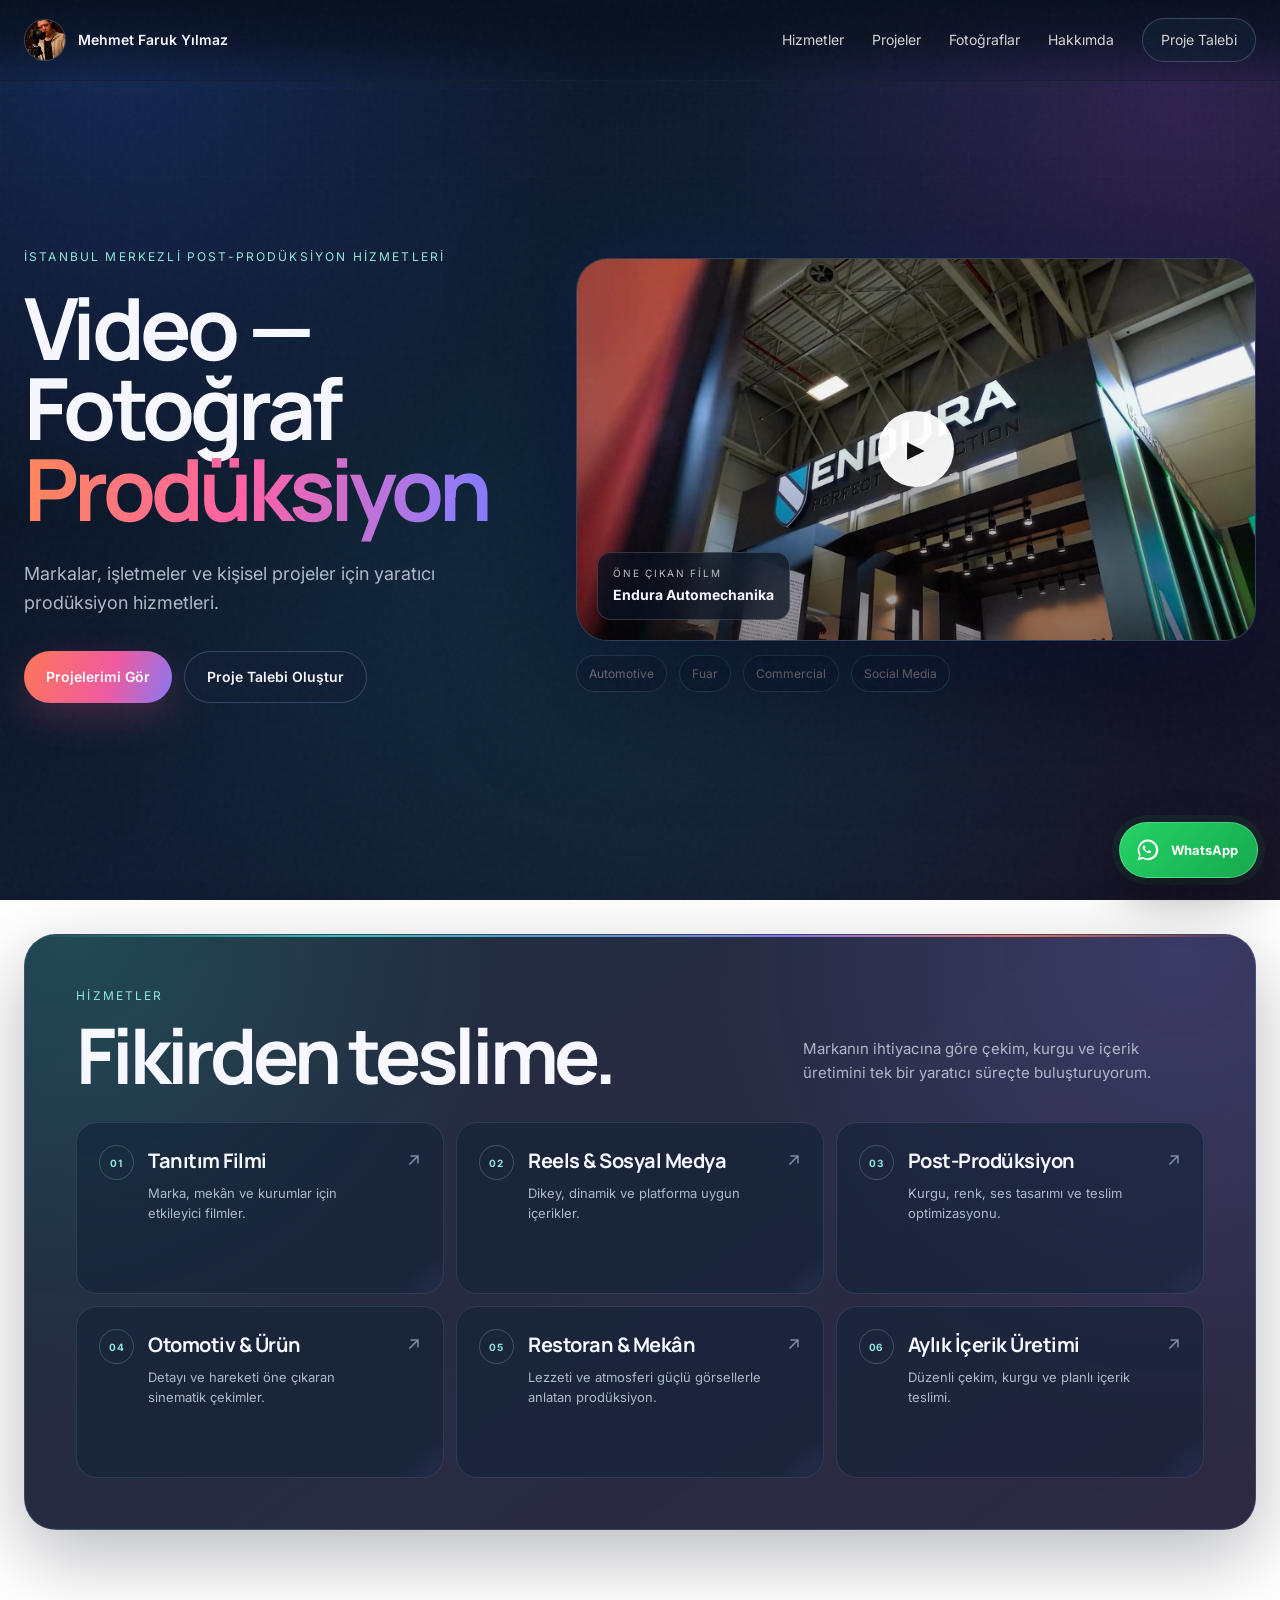
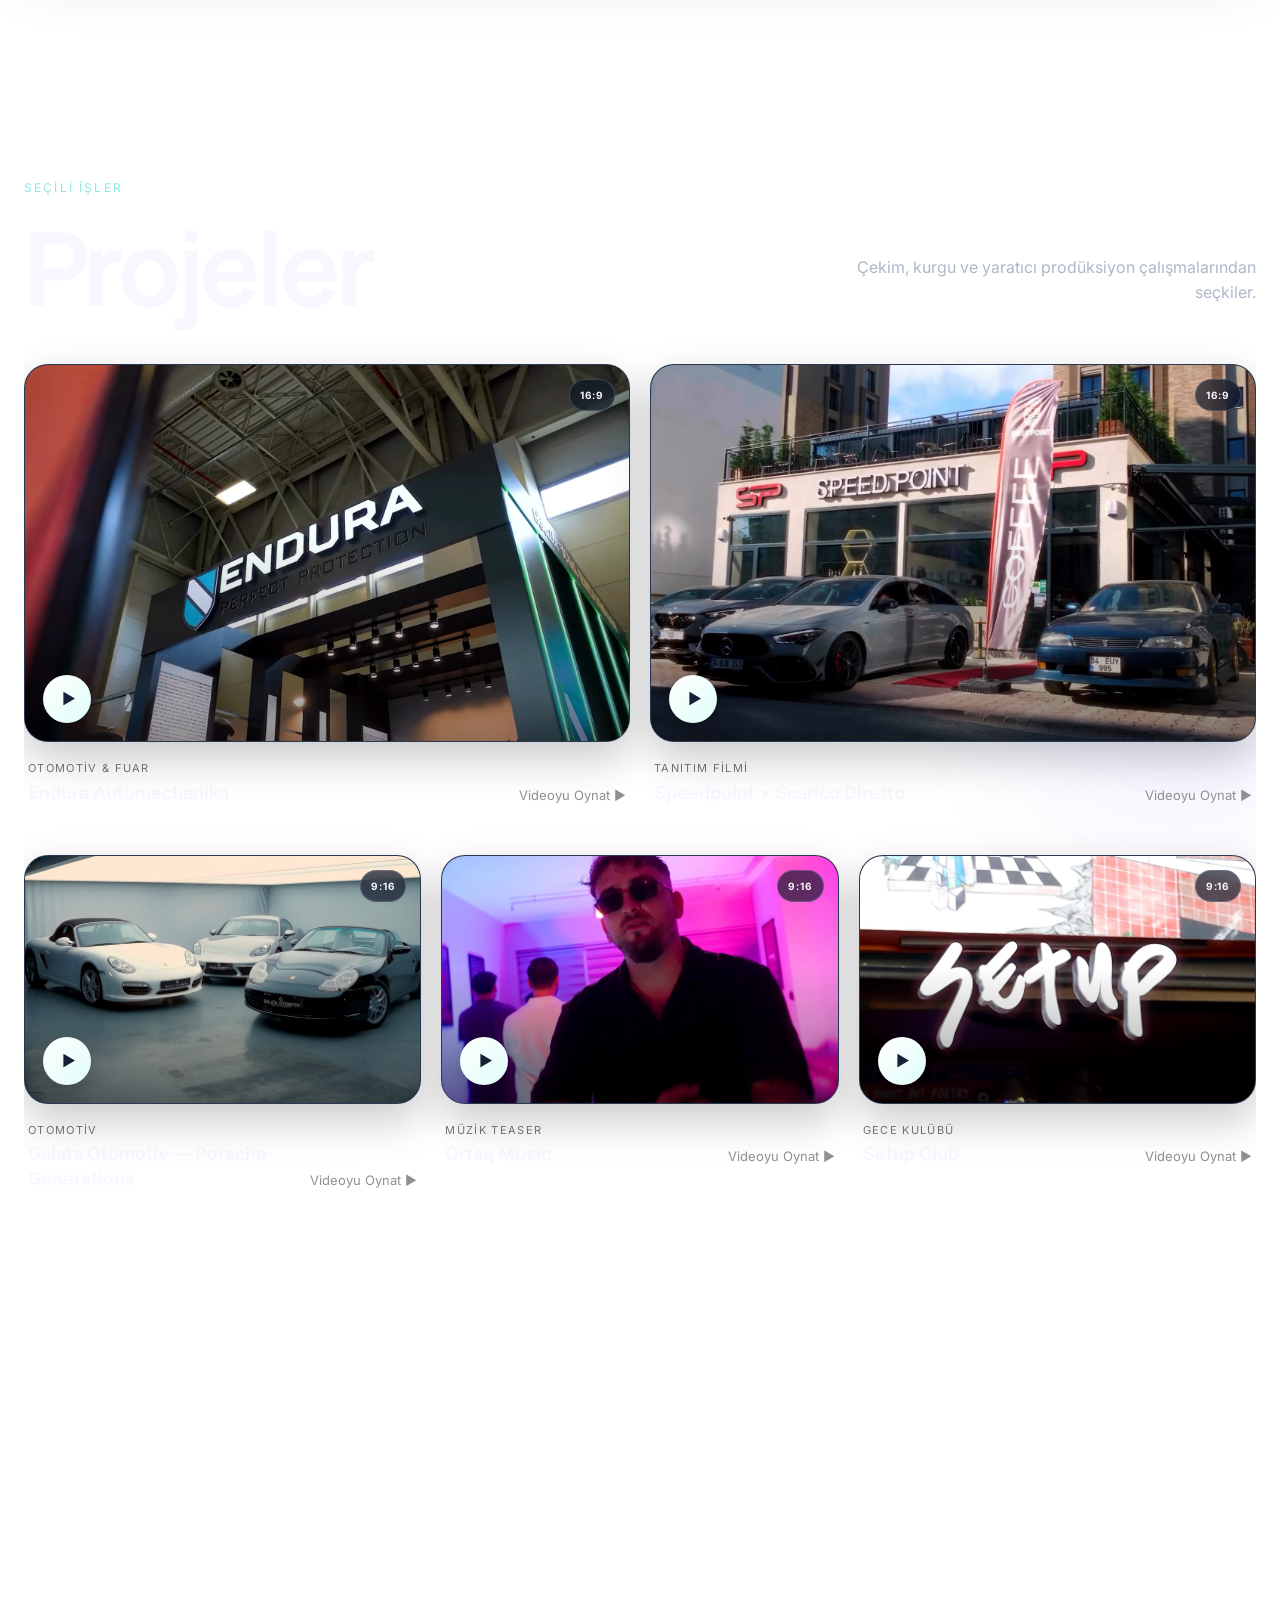
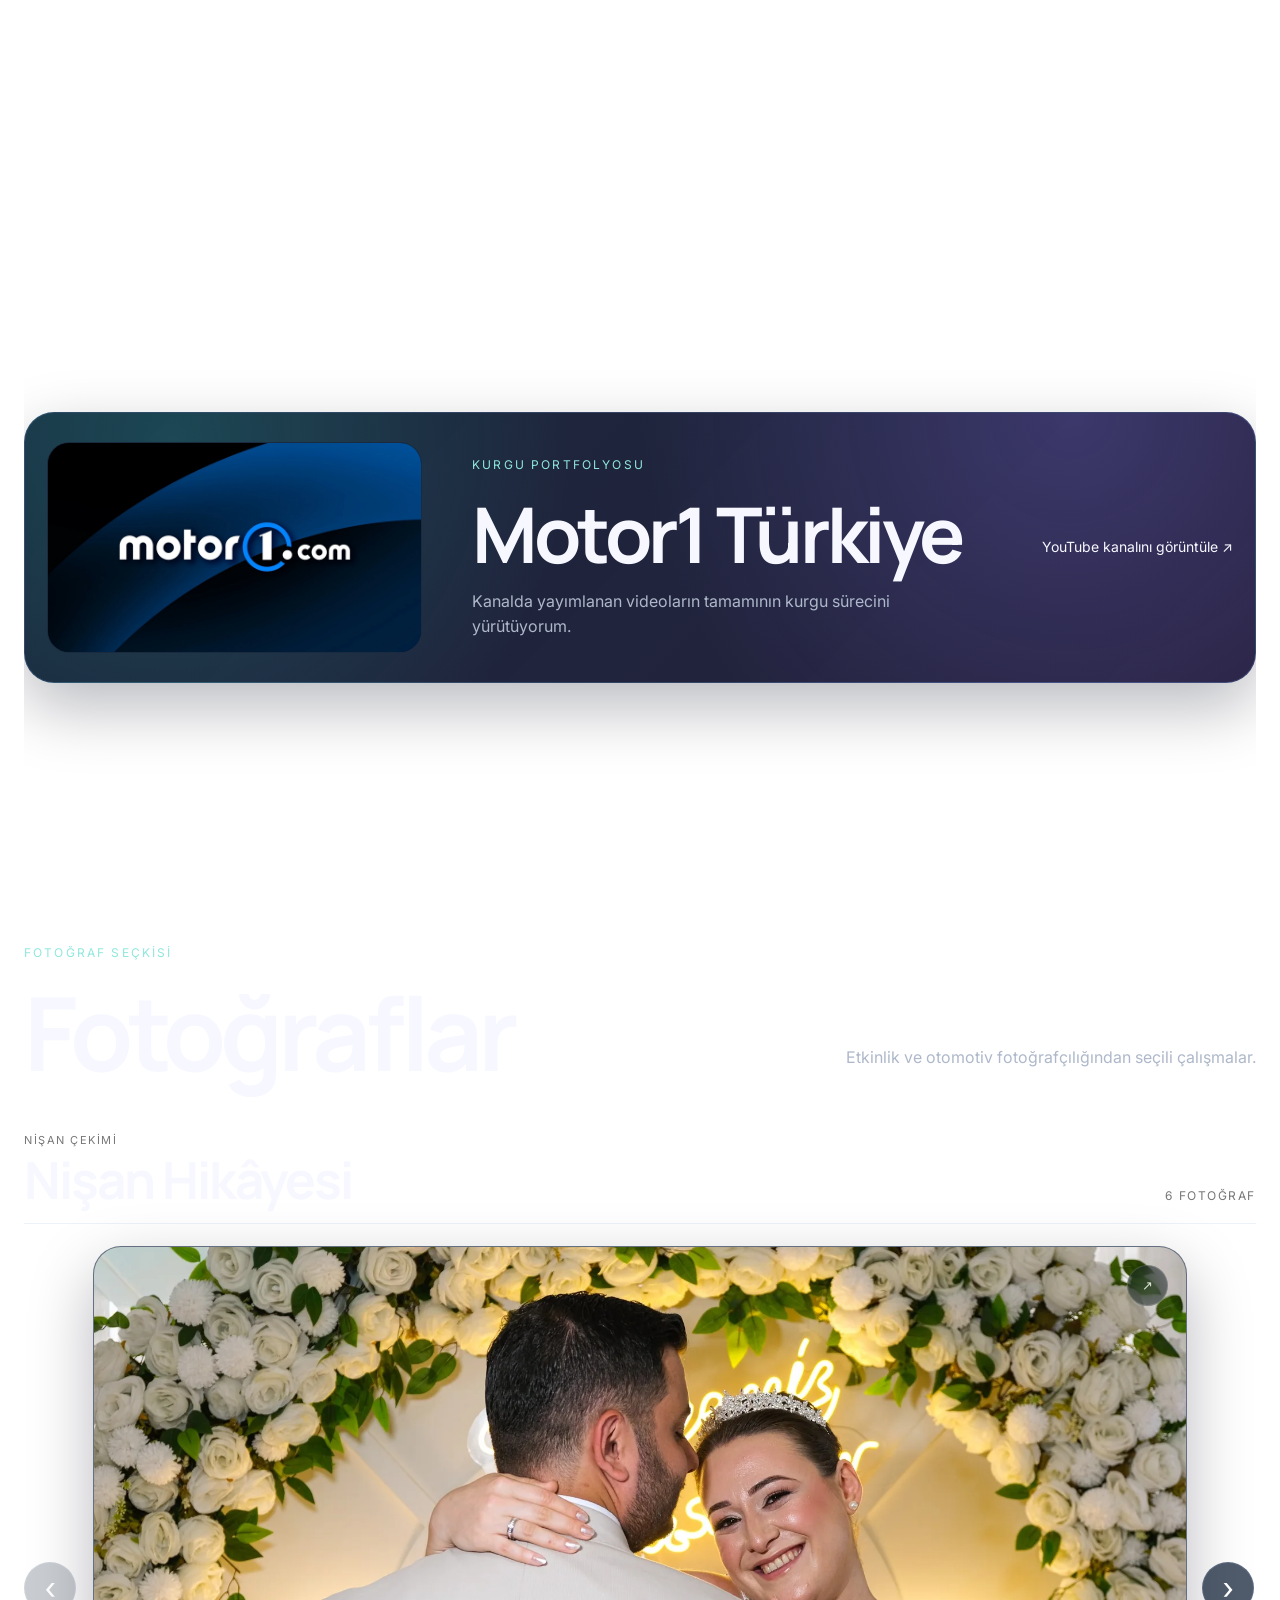
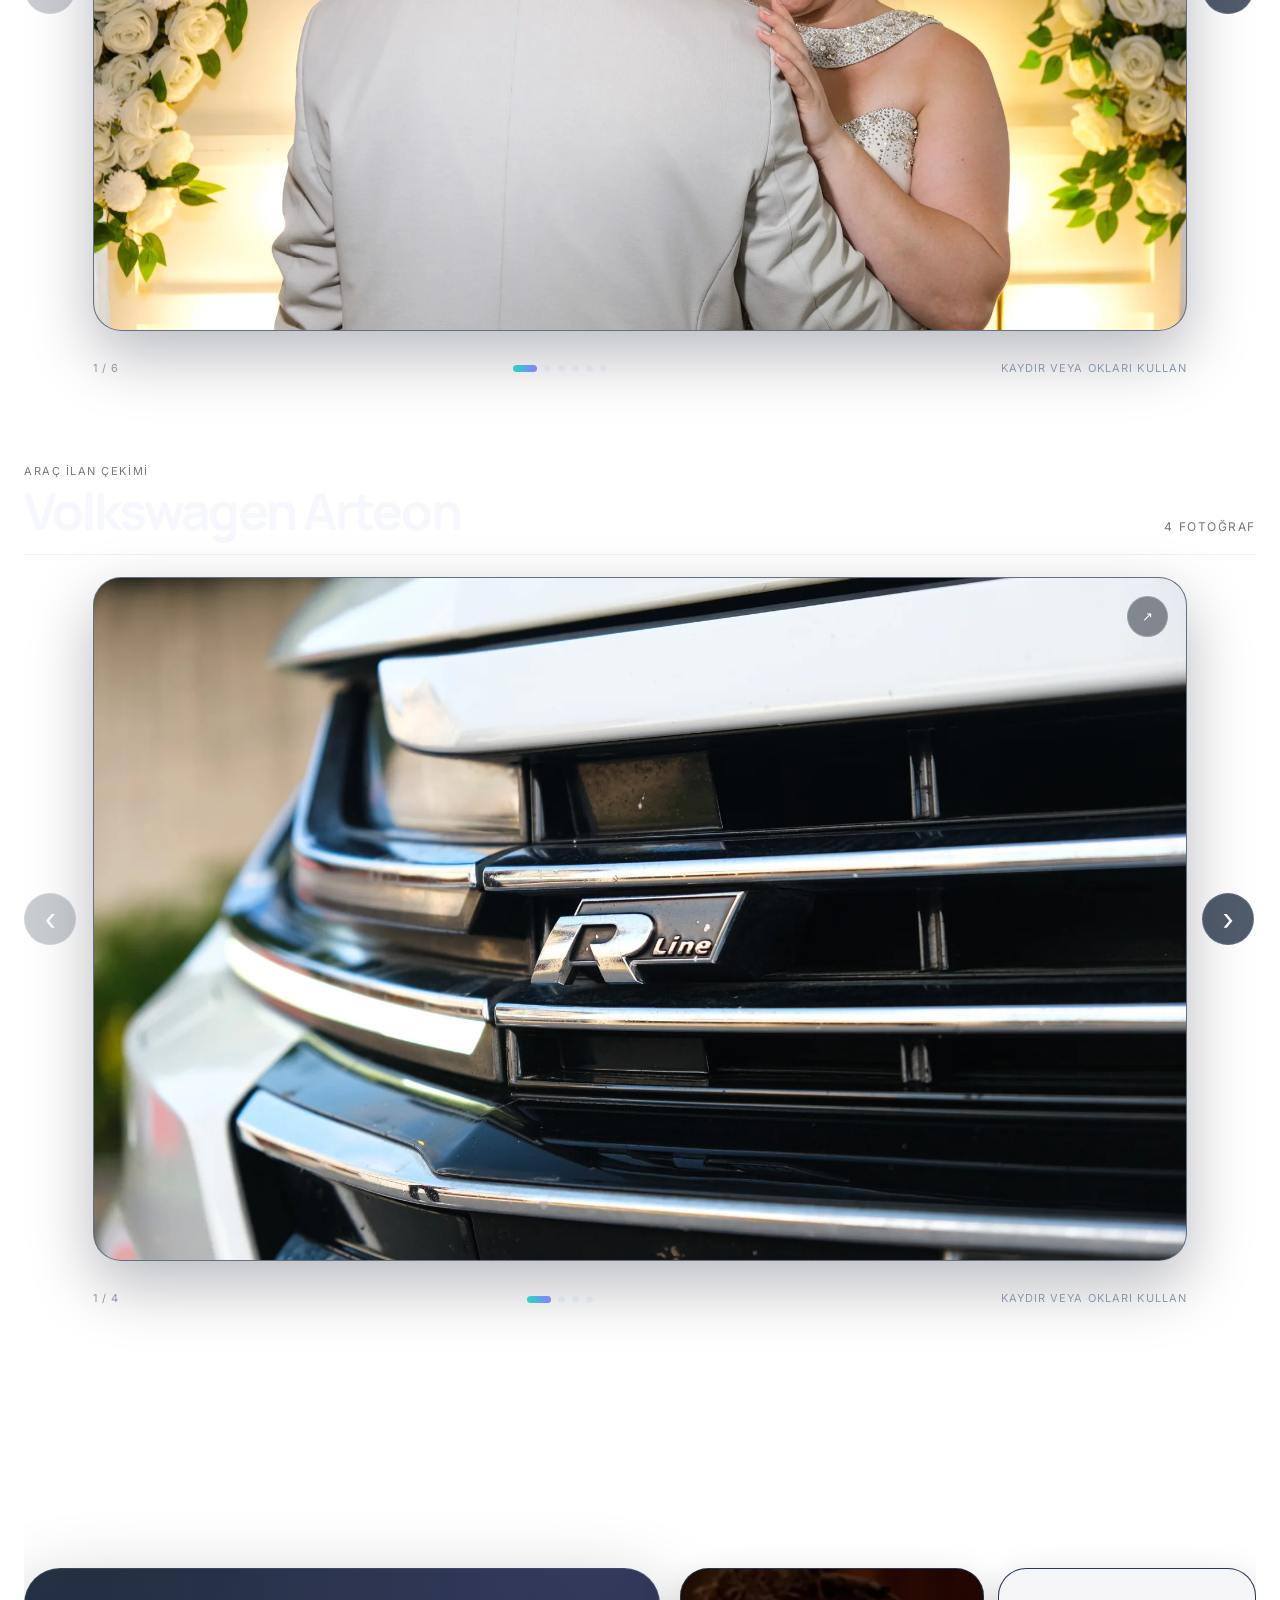
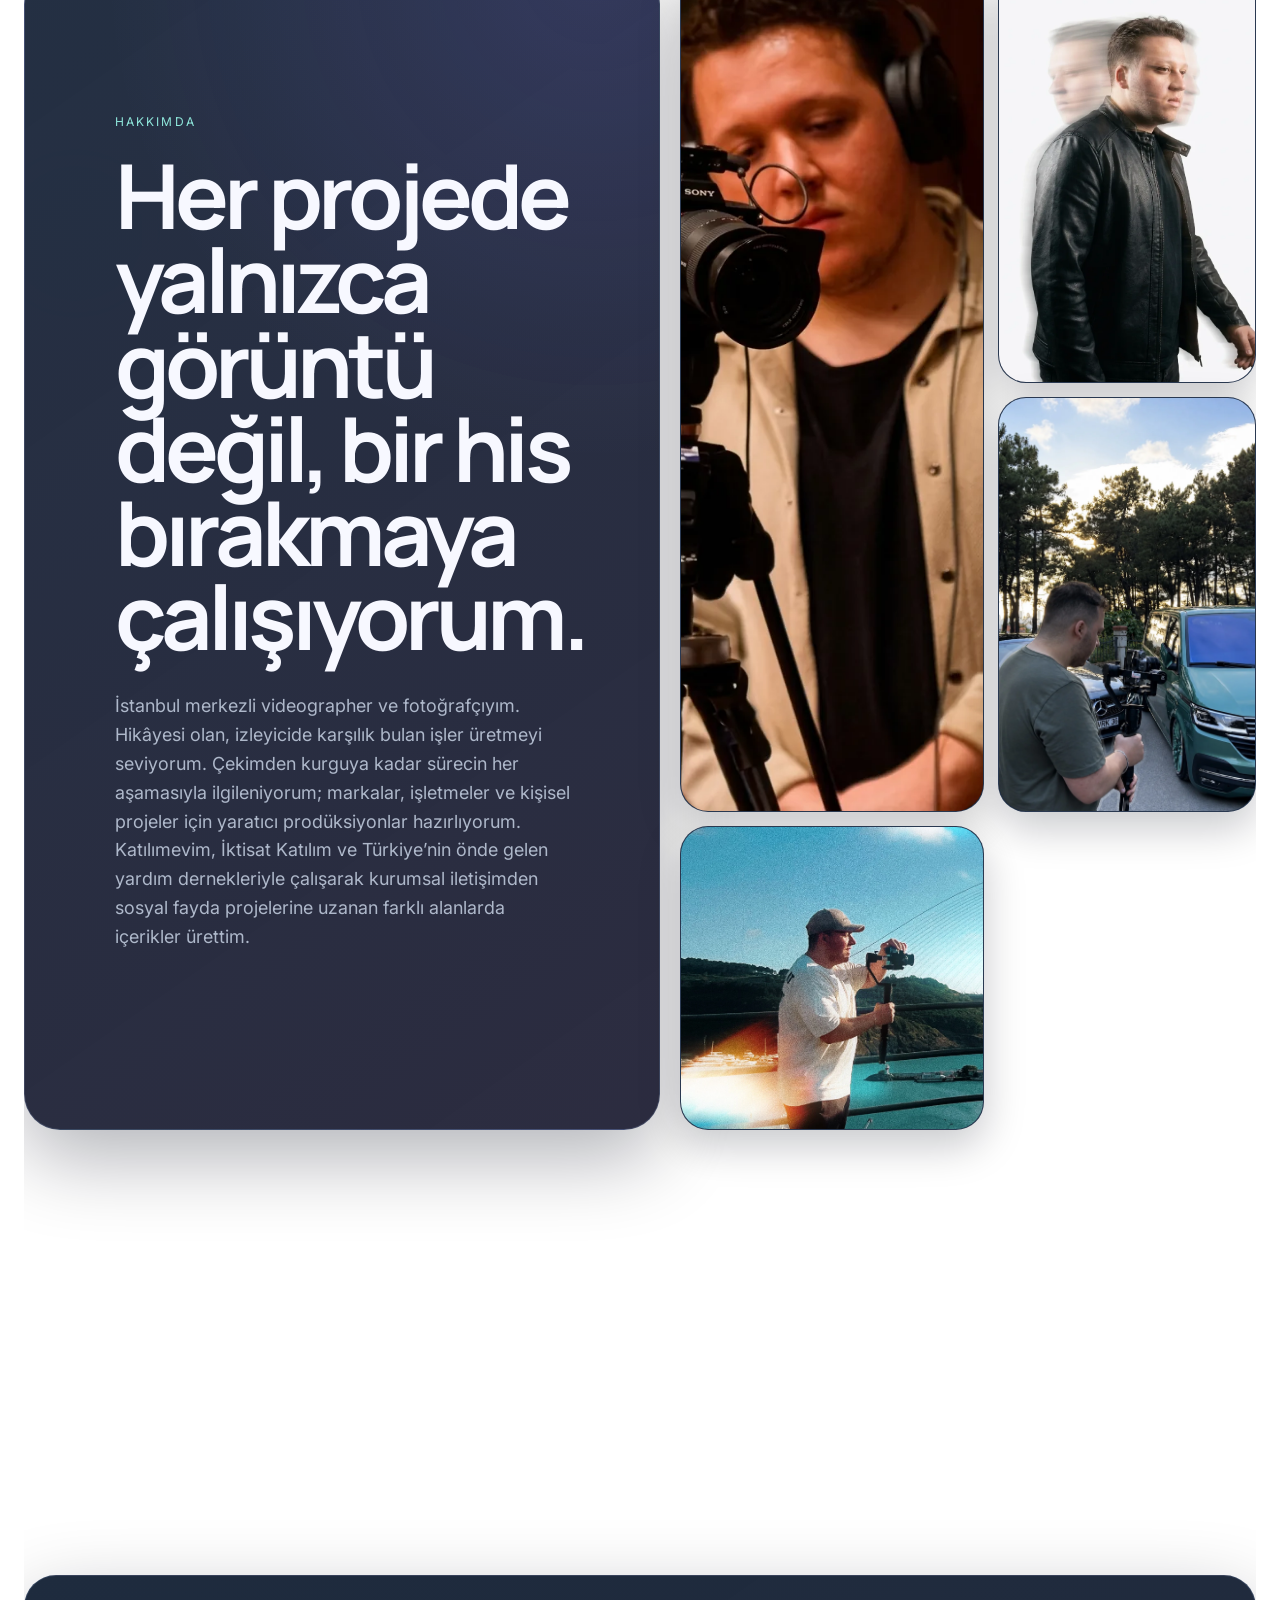
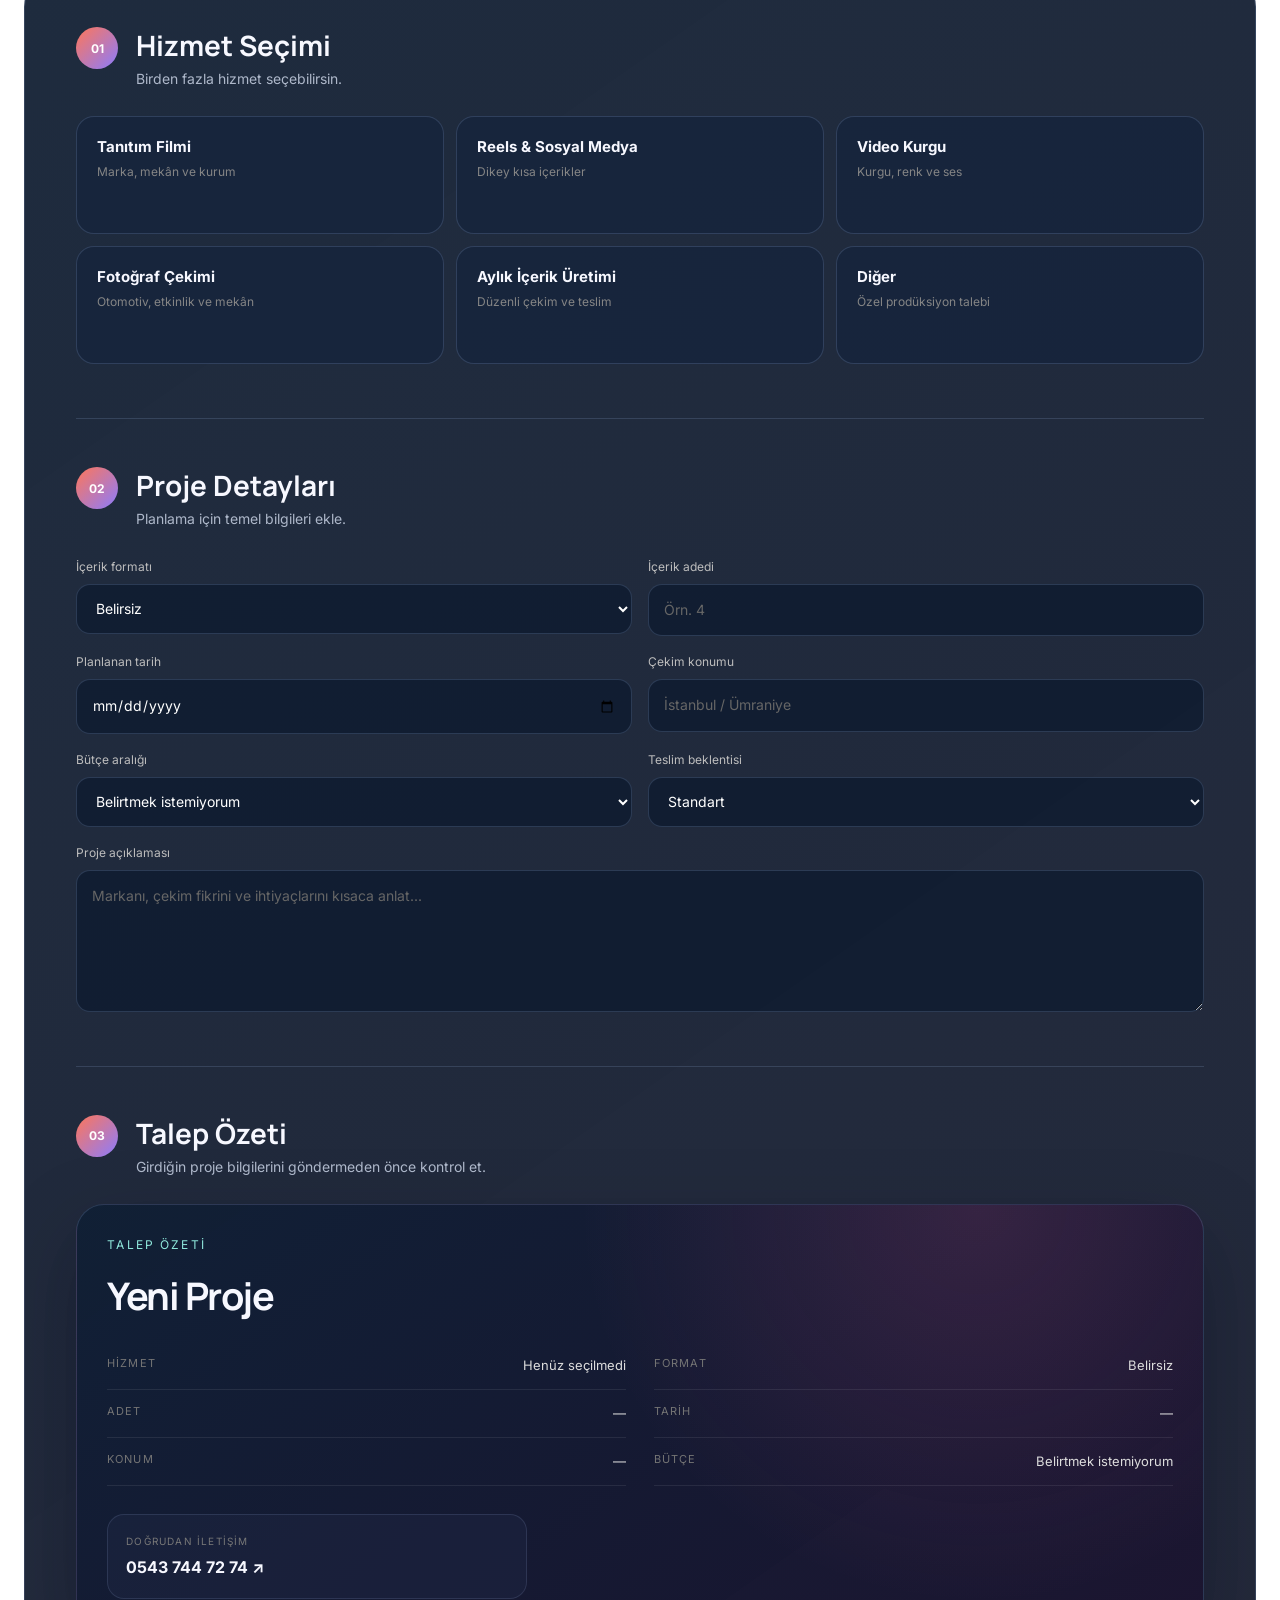
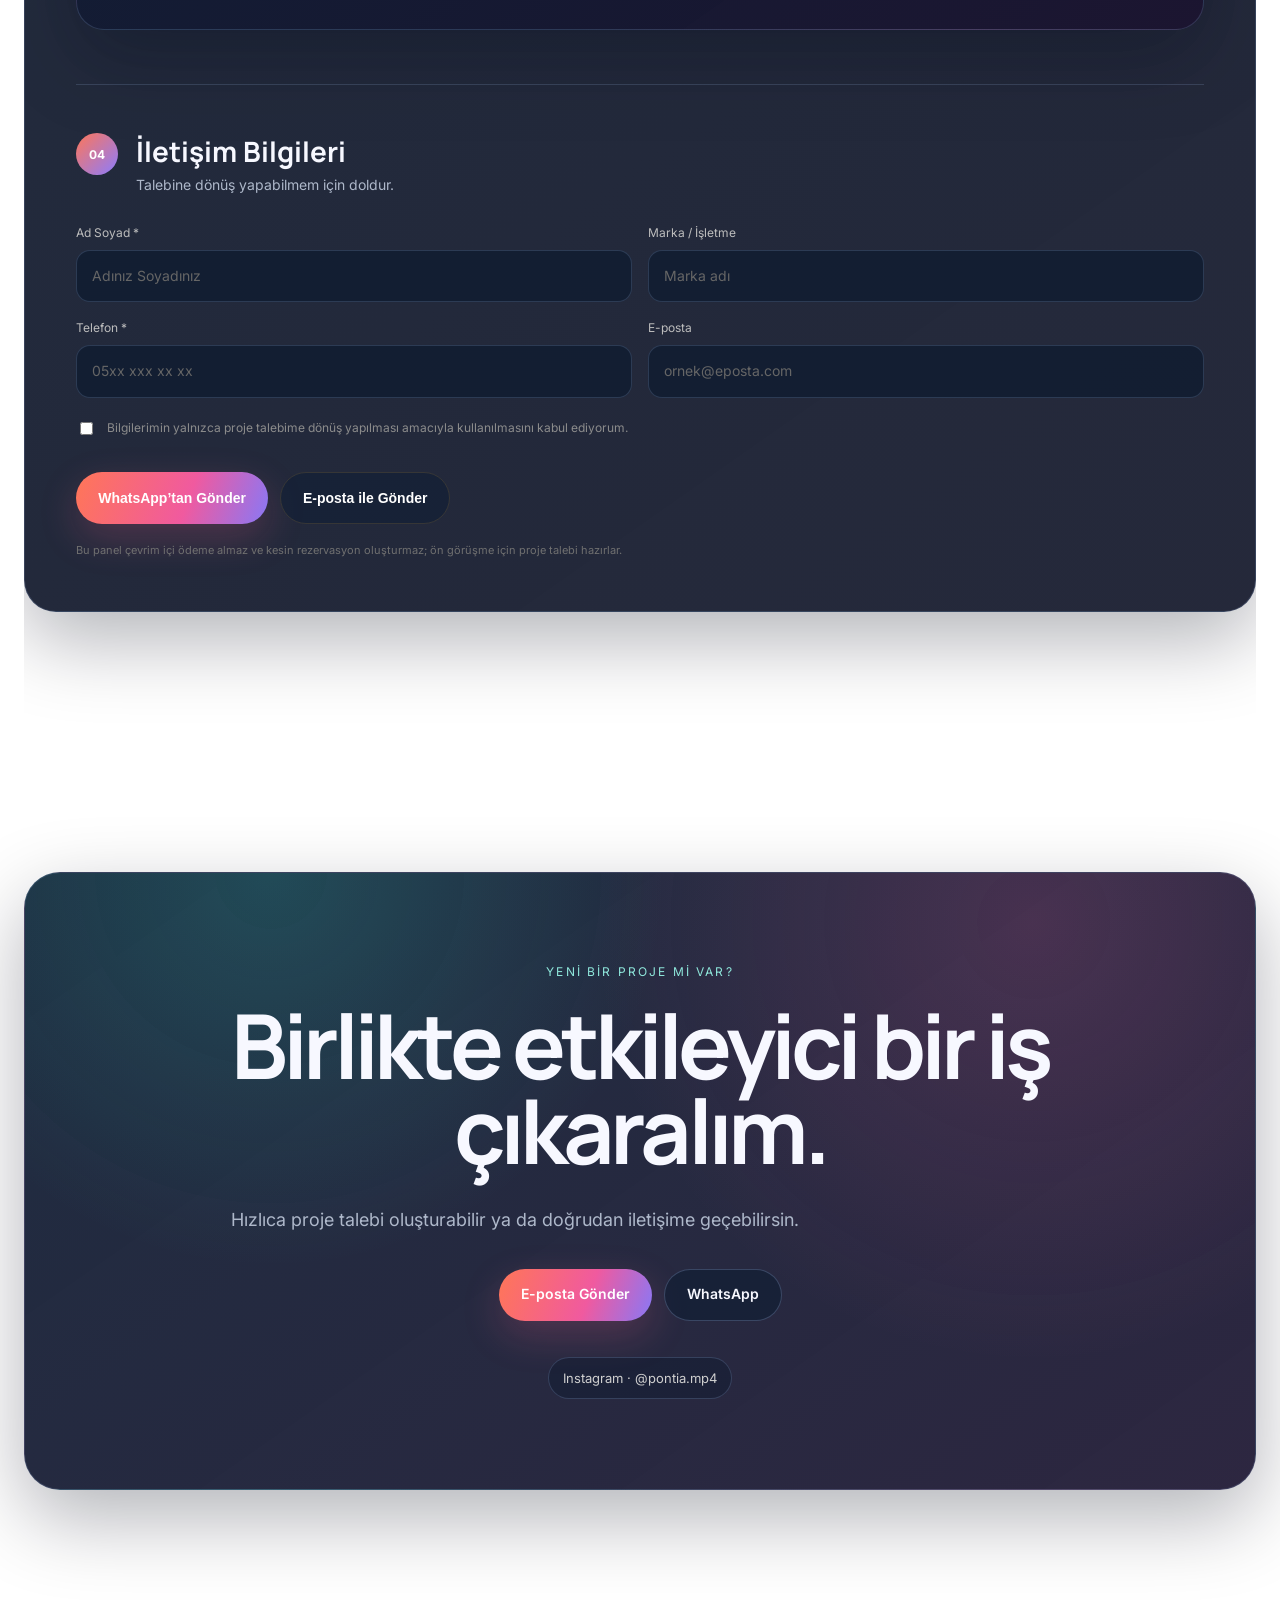
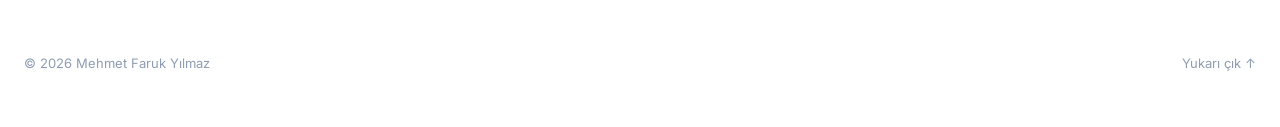
==== mfy_portfolio_guncel_final/index.html @ 431a12e3 "Add files via upload güncellendi." ====
<!DOCTYPE html>

<html lang="tr">
<head>
<meta charset="utf-8"/>
<meta content="width=device-width, initial-scale=1" name="viewport"/>
<meta content="Mehmet Faruk Yılmaz — Video ve fotoğraf prodüksiyon portfolyosu." name="description"/>
<title>Mehmet Faruk Yılmaz — Video &amp; Fotoğraf Prodüksiyon</title>
<link href="https://fonts.googleapis.com" rel="preconnect"/>
<link crossorigin="" href="https://fonts.gstatic.com" rel="preconnect"/>
<link href="https://fonts.googleapis.com/css2?family=Inter:wght@400;500;600;700&amp;family=Manrope:wght@500;600;700;800&amp;display=swap" rel="stylesheet"/>
<link href="assets/styles.css" rel="stylesheet"/>
<meta content="#0b1220" name="theme-color"/><link href="assets/branding/favicon-32.png" rel="icon" sizes="32x32" type="image/png"/><link href="assets/branding/apple-touch-icon.png" rel="apple-touch-icon" sizes="180x180"/><link href="site.webmanifest" rel="manifest"/><meta content="website" property="og:type"/><meta content="tr_TR" property="og:locale"/><meta content="Mehmet Faruk Yılmaz — Video &amp; Fotoğraf Prodüksiyon" property="og:title"/><meta content="Markalar, işletmeler ve kişisel projeler için yaratıcı prodüksiyon hizmetleri." property="og:description"/><meta content="/assets/branding/social-preview.jpg" property="og:image"/><meta content="1200" property="og:image:width"/><meta content="630" property="og:image:height"/><meta content="summary_large_image" name="twitter:card"/><meta content="Mehmet Faruk Yılmaz — Video &amp; Fotoğraf Prodüksiyon" name="twitter:title"/><meta content="Markalar, işletmeler ve kişisel projeler için yaratıcı prodüksiyon hizmetleri." name="twitter:description"/><meta content="/assets/branding/social-preview.jpg" name="twitter:image"/></head>
<body>
<div aria-hidden="true" class="noise"></div>
<header class="site-header">
<a aria-label="Hakkımda bölümüne git" class="brand" href="#about">
<span class="brand-mark"><img alt="Mehmet Faruk Yılmaz" src="assets/branding/mehmet-avatar.webp"/></span>
<span class="brand-name">Mehmet Faruk Yılmaz</span>
</a>
<button aria-controls="site-nav" aria-expanded="false" class="menu-button">Menü</button>
<nav aria-label="Ana menü" class="site-nav" id="site-nav"><a href="#services">Hizmetler</a><a href="#projects">Projeler</a><a href="#photography">Fotoğraflar</a><a href="#about">Hakkımda</a><a class="nav-cta" href="#order">Proje Talebi</a></nav>
</header>
<main id="top">
<section class="hero section-shell">
<div class="hero-copy reveal">
<p class="eyebrow">İstanbul merkezli post-prodüksiyon hizmetleri</p>
<h1>Video — Fotoğraf<br/><span>Prodüksiyon</span></h1>
<p class="hero-text">Markalar, işletmeler ve kişisel projeler için yaratıcı prodüksiyon hizmetleri.</p>
<div class="hero-actions">
<a class="button button-primary" href="#projects">Projelerimi Gör</a>
<a class="button button-secondary" href="#order">Proje Talebi Oluştur</a>
</div>
</div>
<div aria-label="Öne çıkan video" class="hero-visual reveal">
<div class="video-frame video-poster-frame" data-video-id="QjTY3efwC0g" data-video-title="Endura Automechanika">
<img alt="Endura Automechanika video kapağı" class="video-cover" loading="eager" src="assets/covers/endura-poster.webp"/><button aria-label="Endura Automechanika videosunu oynat" class="hero-play-button" type="button">▶</button><div class="video-label"><span>Öne Çıkan Film</span><strong>Endura Automechanika</strong></div>
</div>
<div class="hero-meta">
<span>Automotive</span><span>Fuar</span><span>Commercial</span><span>Social Media</span>
</div>
</div>
</section><section class="services section-shell" id="services">
<div class="service-showcase reveal">
<div class="service-intro">
<div>
<p class="eyebrow">Hizmetler</p>
<h2>Fikirden teslime.</h2>
</div>
<p>Markanın ihtiyacına göre çekim, kurgu ve içerik üretimini tek bir yaratıcı süreçte buluşturuyorum.</p>
</div>
<div class="service-grid">
<a aria-label="Speedpoint × Scarico Diretto tanıtım filmine git" class="service-card" data-service-link="" href="#project-speedpoint-scarico-diretto"><span class="service-number">01</span><div><h3>Tanıtım Filmi</h3><p>Marka, mekân ve kurumlar için etkileyici filmler.</p></div><span class="service-arrow">↗</span></a>
<a aria-label="Doktor Engin Aytur sosyal medya videosuna git" class="service-card" data-service-link="" href="#project-doktor-engin-aytur"><span class="service-number">02</span><div><h3>Reels &amp; Sosyal Medya</h3><p>Dikey, dinamik ve platforma uygun içerikler.</p></div><span class="service-arrow">↗</span></a>
<a aria-label="Ortaq Music post-prodüksiyon videosuna git" class="service-card" data-service-link="" href="#project-ortaq-music"><span class="service-number">03</span><div><h3>Post-Prodüksiyon</h3><p>Kurgu, renk, ses tasarımı ve teslim optimizasyonu.</p></div><span class="service-arrow">↗</span></a>
<a aria-label="Galata Otomotiv otomotiv videosuna git" class="service-card" data-service-link="" href="#project-galata-otomotiv-porsche-generations"><span class="service-number">04</span><div><h3>Otomotiv &amp; Ürün</h3><p>Detayı ve hareketi öne çıkaran sinematik çekimler.</p></div><span class="service-arrow">↗</span></a>
<a aria-label="İstanbul Konya Sofrası restoran videosuna git" class="service-card" data-service-link="" href="#project-konya-sofrasi"><span class="service-number">05</span><div><h3>Restoran &amp; Mekân</h3><p>Lezzeti ve atmosferi güçlü görsellerle anlatan prodüksiyon.</p></div><span class="service-arrow">↗</span></a>
<a aria-label="Aylık içerik üretimi örneğine git" class="service-card" data-service-link="" href="#project-speedpoint-scarico-diretto"><span class="service-number">06</span><div><h3>Aylık İçerik Üretimi</h3><p>Düzenli çekim, kurgu ve planlı içerik teslimi.</p></div><span class="service-arrow">↗</span></a>
</div>
</div>
</section>
<section class="projects section-shell" id="projects">
<div class="section-heading reveal">
<div><p class="eyebrow">Seçili işler</p><h2>Projeler</h2></div>
<p class="section-note">Çekim, kurgu ve yaratıcı prodüksiyon çalışmalarından seçkiler.</p>
</div>
<div class="project-grid">
<article aria-label="Endura Automechanika videosunu oynat" class="project-card project-large reveal" data-video-id="QjTY3efwC0g" data-video-title="Endura Automechanika" id="project-endura-automechanika" role="button" tabindex="0">
<div class="project-art">
<img alt="Endura Automechanika video kapağı" loading="lazy" src="assets/covers/endura-card.webp"/>
<span aria-hidden="true" class="project-play">▶</span>
<span class="format-badge">16:9</span>
</div>
<div class="project-info">
<div><p>Otomotiv &amp; Fuar</p><h3>Endura Automechanika</h3></div>
<span>Videoyu Oynat ▶</span>
</div>
</article>
<article aria-label="Speedpoint × Scarico Diretto videosunu oynat" class="project-card project-large reveal" data-video-id="ye_tXWi7Xfk" data-video-title="Speedpoint × Scarico Diretto" id="project-speedpoint-scarico-diretto" role="button" tabindex="0">
<div class="project-art">
<img alt="Speedpoint × Scarico Diretto video kapağı" loading="lazy" src="assets/covers/speedpoint-card.webp"/>
<span aria-hidden="true" class="project-play">▶</span>
<span class="format-badge">16:9</span>
</div>
<div class="project-info">
<div><p>Tanıtım Filmi</p><h3>Speedpoint × Scarico Diretto</h3></div>
<span>Videoyu Oynat ▶</span>
</div>
</article>
<article aria-label="Galata Otomotiv — Porsche Generations videosunu oynat" class="project-card is-vertical reveal" data-video-id="Ayvhx66mvII" data-video-title="Galata Otomotiv — Porsche Generations" id="project-galata-otomotiv-porsche-generations" role="button" tabindex="0">
<div class="project-art">
<img alt="Galata Otomotiv — Porsche Generations video kapağı" loading="lazy" src="assets/covers/porsche-card.webp"/>
<span aria-hidden="true" class="project-play">▶</span>
<span class="format-badge">9:16</span>
</div>
<div class="project-info">
<div><p>Otomotiv</p><h3>Galata Otomotiv — Porsche Generations</h3></div>
<span>Videoyu Oynat ▶</span>
</div>
</article>
<article aria-label="Ortaq Music videosunu oynat" class="project-card is-vertical reveal" data-video-id="RkO2uaIJNRQ" data-video-title="Ortaq Music" id="project-ortaq-music" role="button" tabindex="0">
<div class="project-art">
<img alt="Ortaq Music video kapağı" loading="lazy" src="assets/covers/ortaq-card.webp"/>
<span aria-hidden="true" class="project-play">▶</span>
<span class="format-badge">9:16</span>
</div>
<div class="project-info">
<div><p>Müzik Teaser</p><h3>Ortaq Music</h3></div>
<span>Videoyu Oynat ▶</span>
</div>
</article>
<article aria-label="Setup Club videosunu oynat" class="project-card is-vertical reveal" data-video-id="7jFkDmeH4nI" data-video-title="Setup Club" id="project-setup-club" role="button" tabindex="0">
<div class="project-art">
<img alt="Setup Club video kapağı" loading="lazy" src="assets/covers/setup-card.webp"/>
<span aria-hidden="true" class="project-play">▶</span>
<span class="format-badge">9:16</span>
</div>
<div class="project-info">
<div><p>Gece Kulübü</p><h3>Setup Club</h3></div>
<span>Videoyu Oynat ▶</span>
</div>
</article>
<article aria-label="Vianna Wedding videosunu oynat" class="project-card is-vertical reveal" data-video-id="JF0aKY7DTXY" data-video-title="Vianna Wedding" id="project-vianna-wedding" role="button" tabindex="0">
<div class="project-art">
<img alt="Vianna Wedding video kapağı" loading="lazy" src="assets/covers/vianna-card.webp"/>
<span aria-hidden="true" class="project-play">▶</span>
<span class="format-badge">9:16</span>
</div>
<div class="project-info">
<div><p>Gelinlik</p><h3>Vianna Wedding</h3></div>
<span>Videoyu Oynat ▶</span>
</div>
</article>
<article aria-label="Lifted34 — Amarok videosunu oynat" class="project-card is-vertical reveal" data-video-id="XGDIF479Jow" data-video-title="Lifted34 — Amarok" id="project-lifted34-amarok" role="button" tabindex="0">
<div class="project-art">
<img alt="Lifted34 — Amarok video kapağı" loading="lazy" src="assets/covers/lifted34-card.webp"/>
<span aria-hidden="true" class="project-play">▶</span>
<span class="format-badge">9:16</span>
</div>
<div class="project-info">
<div><p>Otomotiv</p><h3>Lifted34 — Amarok</h3></div>
<span>Videoyu Oynat ▶</span>
</div>
</article>
<article aria-label="Sortie Effective videosunu oynat" class="project-card is-vertical reveal" data-video-id="V9F_8q1FXXQ" data-video-title="Sortie Effective" id="project-sortie-effective" role="button" tabindex="0">
<div class="project-art">
<img alt="Sortie Effective video kapağı" loading="lazy" src="assets/covers/sortie-card.webp"/>
<span aria-hidden="true" class="project-play">▶</span>
<span class="format-badge">9:16</span>
</div>
<div class="project-info">
<div><p>Restoran Reels</p><h3>Sortie Effective</h3></div>
<span>Videoyu Oynat ▶</span>
</div>
</article>
<article aria-label="İstanbul Konya Sofrası videosunu oynat" class="project-card is-vertical reveal" data-video-id="NplbxAKrP5g" data-video-title="İstanbul Konya Sofrası" id="project-konya-sofrasi" role="button" tabindex="0">
<div class="project-art">
<img alt="İstanbul Konya Sofrası video kapağı" loading="lazy" src="assets/covers/konya-card.webp"/>
<span aria-hidden="true" class="project-play">▶</span>
<span class="format-badge">9:16</span>
</div>
<div class="project-info">
<div><p>Konuşmalı Reels</p><h3>İstanbul Konya Sofrası</h3></div>
<span>Videoyu Oynat ▶</span>
</div>
</article>
<article aria-label="Doktor Engin Aytur — Reels Videosu videosunu oynat" class="project-card is-vertical reveal" data-video-id="Z8OerCgKwGM" data-video-title="Doktor Engin Aytur — Reels Videosu" id="project-doktor-engin-aytur" role="button" tabindex="0">
<div class="project-art">
<img alt="Doktor Engin Aytur Reels videosu kapağı" loading="lazy" src="assets/covers/doktor-engin-card.webp"/>
<span aria-hidden="true" class="project-play">▶</span>
<span class="format-badge">9:16</span>
</div>
<div class="project-info">
<div><p>Sağlık &amp; Sosyal Medya</p><h3>Doktor Engin Aytur — Reels Videosu</h3></div>
<span>Videoyu Oynat ▶</span>
</div>
</article>
</div>
<a class="channel-feature reveal" href="https://www.youtube.com/@Motor1Turkiye" rel="noopener noreferrer" target="_blank"><div class="channel-feature-media"><img alt="Motor1 Türkiye kurgu portfolyosu" loading="lazy" src="assets/covers/motor1-poster.webp"/></div>
<div class="channel-feature-copy">
<p class="eyebrow">Kurgu Portfolyosu</p>
<h3>Motor1 Türkiye</h3>
<p>Kanalda yayımlanan videoların tamamının kurgu sürecini yürütüyorum.</p>
</div>
<span>YouTube kanalını görüntüle ↗</span>
</a>
</section>
<section class="photography section-shell" id="photography">
<div class="section-heading reveal">
<div><p class="eyebrow">Fotoğraf seçkisi</p><h2>Fotoğraflar</h2></div>
<p class="section-note">Etkinlik ve otomotiv fotoğrafçılığından seçili çalışmalar.</p>
</div>
<div class="photo-project reveal">
<div class="photo-project-heading"><div><p>Nişan Çekimi</p><h3>Nişan Hikâyesi</h3></div><span>6 Fotoğraf</span></div>
<div aria-label="Nişan Hikâyesi" class="photo-carousel" data-carousel=""><button aria-label="Önceki fotoğraf" class="carousel-arrow carousel-prev" type="button">‹</button><div class="photo-carousel-viewport"><div class="photo-carousel-track"><button aria-label="Nişan fotoğrafını büyüt" class="photo-slide" data-lightbox="assets/photos/nisan-01.webp" data-slide-index="0" type="button"><img alt="Nişan töreninde çift portresi" loading="lazy" src="assets/photos/nisan-01.webp"/></button><button aria-label="Yüzük fotoğrafını büyüt" class="photo-slide" data-lightbox="assets/photos/nisan-02.webp" data-slide-index="1" type="button"><img alt="Nişan yüzükleri ve takı detayları" loading="lazy" src="assets/photos/nisan-02.webp"/></button><button aria-label="Nişan fotoğrafını büyüt" class="photo-slide" data-lightbox="assets/photos/nisan-03.webp" data-slide-index="2" type="button"><img alt="Nişan tarihini gösteren yaratıcı çift detayı" loading="lazy" src="assets/photos/nisan-03.webp"/></button><button aria-label="Yüzük detayı fotoğrafını büyüt" class="photo-slide" data-lightbox="assets/photos/nisan-04.webp" data-slide-index="3" type="button"><img alt="Gelin yüzük ve el detayı" loading="lazy" src="assets/photos/nisan-04.webp"/></button><button aria-label="Nişan fotoğrafını büyüt" class="photo-slide" data-lightbox="assets/photos/nisan-05.webp" data-slide-index="4" type="button"><img alt="Nişan dekoru önünde çift" loading="lazy" src="assets/photos/nisan-05.webp"/></button><button aria-label="Ayna fotoğrafını büyüt" class="photo-slide is-portrait" data-lightbox="assets/photos/nisan-06.webp" data-slide-index="5" type="button"><img alt="Aynada gülümseyen nişanlı çift" loading="lazy" src="assets/photos/nisan-06.webp"/></button></div></div><button aria-label="Sonraki fotoğraf" class="carousel-arrow carousel-next" type="button">›</button><div class="carousel-meta"><span class="carousel-counter">1 / 6</span><div aria-label="Fotoğraf seçimi" class="carousel-dots"></div><span class="carousel-hint">Kaydır veya okları kullan</span></div></div>
</div>
<div class="photo-project reveal">
<div class="photo-project-heading"><div><p>Araç İlan Çekimi</p><h3>Volkswagen Arteon</h3></div><span>4 Fotoğraf</span></div>
<div aria-label="Volkswagen Arteon" class="photo-carousel" data-carousel=""><button aria-label="Önceki fotoğraf" class="carousel-arrow carousel-prev" type="button">‹</button><div class="photo-carousel-viewport"><div class="photo-carousel-track"><button aria-label="Volkswagen Arteon fotoğrafını büyüt" class="photo-slide" data-lightbox="assets/photos/arteon-01.webp" data-slide-index="0" type="button"><img alt="Volkswagen Arteon önden üç çeyrek görünüm" loading="lazy" src="assets/photos/arteon-01.webp"/></button><button aria-label="Jant fotoğrafını büyüt" class="photo-slide" data-lightbox="assets/photos/arteon-02.webp" data-slide-index="1" type="button"><img alt="Volkswagen Arteon jant detayı" loading="lazy" src="assets/photos/arteon-02.webp"/></button><button aria-label="R-Line detayını büyüt" class="photo-slide" data-lightbox="assets/photos/arteon-03.webp" data-slide-index="2" type="button"><img alt="Volkswagen Arteon R-Line logo detayı" loading="lazy" src="assets/photos/arteon-03.webp"/></button><button aria-label="Volkswagen Arteon fotoğrafını büyüt" class="photo-slide" data-lightbox="assets/photos/arteon-04.webp" data-slide-index="3" type="button"><img alt="Volkswagen Arteon arkadan üç çeyrek görünüm" loading="lazy" src="assets/photos/arteon-04.webp"/></button></div></div><button aria-label="Sonraki fotoğraf" class="carousel-arrow carousel-next" type="button">›</button><div class="carousel-meta"><span class="carousel-counter">1 / 4</span><div aria-label="Fotoğraf seçimi" class="carousel-dots"></div><span class="carousel-hint">Kaydır veya okları kullan</span></div></div>
</div>
</section>
<section class="about section-shell" id="about">
<div class="about-layout">
<div class="about-card reveal">
<p class="eyebrow">Hakkımda</p>
<h2>Her projede yalnızca görüntü değil, bir his bırakmaya çalışıyorum.</h2>
<p>İstanbul merkezli videographer ve fotoğrafçıyım. Hikâyesi olan, izleyicide karşılık bulan işler üretmeyi seviyorum. Çekimden kurguya kadar sürecin her aşamasıyla ilgileniyorum; markalar, işletmeler ve kişisel projeler için yaratıcı prodüksiyonlar hazırlıyorum. Katılımevim, İktisat Katılım ve Türkiye’nin önde gelen yardım dernekleriyle çalışarak kurumsal iletişimden sosyal fayda projelerine uzanan farklı alanlarda içerikler ürettim.</p>
</div>
<div aria-label="Mehmet Faruk Yılmaz çekim fotoğrafları" class="about-gallery reveal">
<figure class="about-photo about-photo-main"><img alt="Mehmet Faruk Yılmaz kamera başında" loading="lazy" src="assets/about/mehmet-camera.webp"/></figure>
<figure class="about-photo"><img alt="Mehmet Faruk Yılmaz yaratıcı portre" loading="lazy" src="assets/about/mehmet-portrait.webp"/></figure>
<figure class="about-photo"><img alt="Mehmet Faruk Yılmaz gimbal ile dış çekimde" loading="lazy" src="assets/about/mehmet-bridge.webp"/></figure>
<figure class="about-photo"><img alt="Mehmet Faruk Yılmaz otomotiv çekiminde" loading="lazy" src="assets/about/mehmet-gimbal.webp"/></figure>
</div>
</div>
</section>
<section class="order-panel section-shell" id="order">
<div class="section-heading reveal">
<div><p class="eyebrow">Müşteri paneli</p><h2>Proje Talebi</h2></div>
<p class="section-note">İhtiyacını birkaç adımda belirt; bilgiler düzenli bir teklif talebi olarak WhatsApp veya e-posta üzerinden iletilsin.</p>
</div>
<div class="order-shell reveal">
<form class="order-form" id="project-order-form">
<div class="form-section">
<div class="form-section-title"><span>01</span><div><h3>Hizmet Seçimi</h3><p>Birden fazla hizmet seçebilirsin.</p></div></div>
<div class="service-choice-grid">
<label class="choice-card"><input name="service" type="checkbox" value="Tanıtım Filmi"/><span>Tanıtım Filmi</span><small>Marka, mekân ve kurum</small></label>
<label class="choice-card"><input name="service" type="checkbox" value="Reels &amp; Sosyal Medya"/><span>Reels &amp; Sosyal Medya</span><small>Dikey kısa içerikler</small></label>
<label class="choice-card"><input name="service" type="checkbox" value="Video Kurgu"/><span>Video Kurgu</span><small>Kurgu, renk ve ses</small></label>
<label class="choice-card"><input name="service" type="checkbox" value="Fotoğraf Çekimi"/><span>Fotoğraf Çekimi</span><small>Otomotiv, etkinlik ve mekân</small></label>
<label class="choice-card"><input name="service" type="checkbox" value="Aylık İçerik Üretimi"/><span>Aylık İçerik Üretimi</span><small>Düzenli çekim ve teslim</small></label>
<label class="choice-card"><input name="service" type="checkbox" value="Diğer"/><span>Diğer</span><small>Özel prodüksiyon talebi</small></label>
</div>
</div>
<div class="form-section">
<div class="form-section-title"><span>02</span><div><h3>Proje Detayları</h3><p>Planlama için temel bilgileri ekle.</p></div></div>
<div class="form-grid">
<label><span>İçerik formatı</span><select name="format"><option value="Belirsiz">Belirsiz</option><option value="Dikey 9:16">Dikey 9:16</option><option value="Yatay 16:9">Yatay 16:9</option><option value="Dikey ve yatay">Dikey ve yatay</option></select></label>
<label><span>İçerik adedi</span><input min="1" name="quantity" placeholder="Örn. 4" type="number"/></label>
<label><span>Planlanan tarih</span><input name="date" type="date"/></label>
<label><span>Çekim konumu</span><input name="location" placeholder="İstanbul / Ümraniye" type="text"/></label>
<label><span>Bütçe aralığı</span><select name="budget"><option value="Belirtmek istemiyorum">Belirtmek istemiyorum</option><option value="5.000 – 10.000 TL">5.000 – 10.000 TL</option><option value="10.000 – 20.000 TL">10.000 – 20.000 TL</option><option value="20.000 – 40.000 TL">20.000 – 40.000 TL</option><option value="40.000 TL ve üzeri">40.000 TL ve üzeri</option></select></label>
<label><span>Teslim beklentisi</span><select name="delivery"><option value="Standart">Standart</option><option value="Acil teslim">Acil teslim</option><option value="Tarihi birlikte planlayalım">Tarihi birlikte planlayalım</option></select></label>
<label class="field-full"><span>Proje açıklaması</span><textarea name="details" placeholder="Markanı, çekim fikrini ve ihtiyaçlarını kısaca anlat..." rows="5"></textarea></label>
</div>
</div><div class="form-section summary-section"><div class="form-section-title"><span>03</span><div><h3>Talep Özeti</h3><p>Girdiğin proje bilgilerini göndermeden önce kontrol et.</p></div></div><aside aria-live="polite" class="order-summary">
<p class="eyebrow">Talep Özeti</p>
<h3 id="summary-title">Yeni Proje</h3>
<dl>
<div><dt>Hizmet</dt><dd id="summary-services">Henüz seçilmedi</dd></div>
<div><dt>Format</dt><dd id="summary-format">Belirsiz</dd></div>
<div><dt>Adet</dt><dd id="summary-quantity">—</dd></div>
<div><dt>Tarih</dt><dd id="summary-date">—</dd></div>
<div><dt>Konum</dt><dd id="summary-location">—</dd></div>
<div><dt>Bütçe</dt><dd id="summary-budget">Belirtmek istemiyorum</dd></div>
</dl>
<div class="summary-contact"><span>Doğrudan iletişim</span><a href="https://wa.me/905437447274?text=Merhaba%20Mehmet%20Faruk%20Bey%2C%20video%20ve%20foto%C4%9Fraf%20prod%C3%BCksiyon%20hizmetleriniz%20hakk%C4%B1nda%20bilgi%20almak%20istiyorum." rel="noopener" target="_blank">0543 744 72 74 ↗</a></div>
</aside></div>
<div class="form-section">
<div class="form-section-title"><span>04</span><div><h3>İletişim Bilgileri</h3><p>Talebine dönüş yapabilmem için doldur.</p></div></div>
<div class="form-grid">
<label><span>Ad Soyad *</span><input name="customerName" placeholder="Adınız Soyadınız" required="" type="text"/></label>
<label><span>Marka / İşletme</span><input name="company" placeholder="Marka adı" type="text"/></label>
<label><span>Telefon *</span><input name="phone" placeholder="05xx xxx xx xx" required="" type="tel"/></label>
<label><span>E-posta</span><input name="email" placeholder="ornek@eposta.com" type="email"/></label>
</div>
<label class="consent"><input name="consent" required="" type="checkbox"/><span>Bilgilerimin yalnızca proje talebime dönüş yapılması amacıyla kullanılmasını kabul ediyorum.</span></label>
</div>
<div class="order-actions">
<button class="button button-primary" type="submit">WhatsApp’tan Gönder</button>
<button class="button button-secondary" id="email-order" type="button">E-posta ile Gönder</button>
</div>
<p class="order-disclaimer">Bu panel çevrim içi ödeme almaz ve kesin rezervasyon oluşturmaz; ön görüşme için proje talebi hazırlar.</p>
</form>
</div>
</section><section class="contact section-shell" id="contact">
<div class="contact-card reveal">
<p class="eyebrow">Yeni bir proje mi var?</p>
<h2>Birlikte etkileyici bir iş çıkaralım.</h2>
<p>Hızlıca proje talebi oluşturabilir ya da doğrudan iletişime geçebilirsin.</p>
<div class="contact-actions">
<a class="button button-primary" href="mailto:mehmetfy1888@gmail.com">E-posta Gönder</a>
<a class="button button-secondary" href="https://wa.me/905437447274?text=Merhaba%20Mehmet%20Faruk%20Bey%2C%20video%20ve%20foto%C4%9Fraf%20prod%C3%BCksiyon%20hizmetleriniz%20hakk%C4%B1nda%20bilgi%20almak%20istiyorum." rel="noopener" target="_blank">WhatsApp</a>
</div>
<div class="social-links"><a href="https://www.instagram.com/pontia.mp4/" rel="noopener" target="_blank">Instagram · @pontia.mp4</a></div>
</div>
</section>
</main>
<footer class="site-footer section-shell">
<p>© <span id="year"></span> Mehmet Faruk Yılmaz</p>
<a href="#top">Yukarı çık ↑</a>
</footer>
<a aria-label="WhatsApp üzerinden mesaj gönder" class="floating-whatsapp" href="https://wa.me/905437447274?text=Merhaba%20Mehmet%20Faruk%20Bey%2C%20video%20ve%20foto%C4%9Fraf%20prod%C3%BCksiyon%20hizmetleriniz%20hakk%C4%B1nda%20bilgi%20almak%20istiyorum." rel="noopener noreferrer" target="_blank">
<svg aria-hidden="true" viewbox="0 0 32 32"><path d="M19.11 17.2c-.25-.13-1.47-.73-1.7-.81-.23-.08-.39-.13-.56.13-.16.25-.64.81-.78.98-.14.17-.29.19-.54.06-.25-.13-1.05-.39-2-1.24-.74-.66-1.24-1.47-1.38-1.72-.14-.25-.02-.38.11-.51.11-.11.25-.29.37-.43.12-.15.16-.25.25-.42.08-.17.04-.31-.02-.44-.06-.13-.56-1.35-.77-1.85-.2-.49-.41-.42-.56-.43h-.48c-.17 0-.44.06-.68.31-.23.25-.89.87-.89 2.12s.91 2.46 1.04 2.63c.12.17 1.79 2.73 4.34 3.83.61.26 1.08.42 1.45.54.61.19 1.16.17 1.6.1.49-.07 1.47-.6 1.68-1.18.21-.58.21-1.08.15-1.18-.06-.11-.23-.17-.48-.29z" fill="currentColor"></path><path d="M16.04 3.2A12.7 12.7 0 0 0 5.16 22.47L3.2 28.8l6.5-1.91a12.69 12.69 0 1 0 6.34-23.69zm0 22.98c-2.08 0-4.12-.56-5.9-1.62l-.42-.25-3.86 1.13 1.16-3.76-.27-.43a10.28 10.28 0 1 1 9.29 4.93z" fill="currentColor"></path></svg>
<span>WhatsApp</span>
</a><script src="assets/script.js"></script>
</body>
</html>
---- mfy_portfolio_guncel_final/assets/styles.css ----
:root{
  --bg:#0a0a0a;--panel:#111;--soft:#171717;--text:#f3f3f3;--muted:#a0a0a0;--line:#262626;--accent:#ff4d00;
  --radius:24px;--max:1380px;
}
*{box-sizing:border-box}html{scroll-behavior:smooth}body{margin:0;background:var(--bg);color:var(--text);font-family:Inter,system-ui,sans-serif;line-height:1.6;overflow-x:hidden}a{color:inherit;text-decoration:none}img{display:block;max-width:100%}.noise{position:fixed;inset:0;pointer-events:none;opacity:.035;z-index:99;background-image:url("data:image/svg+xml,%3Csvg viewBox='0 0 180 180' xmlns='http://www.w3.org/2000/svg'%3E%3Cfilter id='n'%3E%3CfeTurbulence type='fractalNoise' baseFrequency='.95' numOctaves='4' stitchTiles='stitch'/%3E%3C/filter%3E%3Crect width='100%25' height='100%25' filter='url(%23n)' opacity='.8'/%3E%3C/svg%3E")}.section-shell{width:min(var(--max),calc(100% - 48px));margin-inline:auto}.site-header{position:fixed;top:0;left:0;right:0;z-index:50;display:flex;align-items:center;justify-content:space-between;padding:18px 24px;background:linear-gradient(to bottom,rgba(10,10,10,.94),rgba(10,10,10,.6),transparent);backdrop-filter:blur(8px)}.brand{display:flex;gap:12px;align-items:center}.brand-mark{display:grid;place-items:center;width:42px;height:42px;border:1px solid #3a3a3a;border-radius:50%;font-family:Manrope;font-weight:800;font-size:13px}.brand-name{font-weight:600;font-size:14px}.site-nav{display:flex;align-items:center;gap:28px;font-size:14px;color:#d6d6d6}.site-nav a:hover{color:#fff}.nav-cta{border:1px solid #383838;border-radius:999px;padding:10px 18px}.menu-button{display:none;background:transparent;color:#fff;border:1px solid #333;border-radius:999px;padding:9px 14px}.hero{min-height:100vh;display:grid;grid-template-columns:.92fr 1.28fr;gap:64px;align-items:center;padding-top:130px;padding-bottom:80px}.eyebrow{text-transform:uppercase;letter-spacing:.18em;font-size:12px;color:#d0d0d0;margin:0 0 22px}.hero h1,.section-heading h2,.about h2,.contact h2{font-family:Manrope,sans-serif;line-height:.94;letter-spacing:-.055em;margin:0}.hero h1{font-size:clamp(52px,6.7vw,104px);max-width:900px}.hero h1 span{color:var(--accent)}.hero-text{max-width:600px;color:var(--muted);font-size:18px;margin:30px 0 34px}.hero-actions,.contact-actions{display:flex;gap:12px;flex-wrap:wrap}.button{display:inline-flex;align-items:center;justify-content:center;min-height:52px;padding:0 22px;border-radius:999px;font-weight:600;font-size:14px;transition:.25s ease}.button-primary{background:#fff;color:#111}.button-primary:hover{transform:translateY(-2px);background:#efefef}.button-secondary{border:1px solid #363636;background:#111}.button-secondary:hover{border-color:#666}.video-frame{aspect-ratio:16/9;position:relative;border-radius:32px;overflow:hidden;background:#111;border:1px solid #252525;box-shadow:0 40px 110px rgba(0,0,0,.45)}.video-frame iframe{position:absolute;inset:0;width:100%;height:100%;border:0}.video-label{position:absolute;left:20px;bottom:20px;display:flex;flex-direction:column;gap:3px;pointer-events:none;padding:12px 15px;border:1px solid rgba(255,255,255,.16);border-radius:14px;background:rgba(8,8,8,.72);backdrop-filter:blur(12px)}.video-label span{font-size:10px;letter-spacing:.17em;text-transform:uppercase;color:#bdbdbd}.video-label strong{font-size:14px}.hero-meta{display:flex;gap:12px;flex-wrap:wrap;margin-top:14px;color:#878787;font-size:12px}.hero-meta span{border:1px solid #242424;border-radius:999px;padding:8px 12px}.projects,.services,.about,.contact{padding:130px 0}.section-heading{display:flex;align-items:end;justify-content:space-between;gap:32px;margin-bottom:48px}.section-heading h2{font-size:clamp(58px,8vw,120px)}.section-note{max-width:430px;color:var(--muted);margin:0 0 10px;text-align:right}.project-grid{display:grid;grid-template-columns:repeat(12,1fr);gap:20px}.project-card{grid-column:span 4;display:block;min-width:0}.project-large{grid-column:span 6}.project-art{aspect-ratio:16/10;border-radius:var(--radius);overflow:hidden;position:relative;border:1px solid rgba(255,255,255,.08);transition:.35s ease;background:#151515}.project-art:after{content:"";position:absolute;inset:0;background:linear-gradient(to top,rgba(0,0,0,.42),transparent 55%);pointer-events:none}.project-art img{width:100%;height:100%;object-fit:cover;transition:transform .5s ease,filter .35s ease}.project-card:hover .project-art{transform:translateY(-6px)}.project-card:hover .project-art img{transform:scale(1.035);filter:saturate(1.1)}.project-play{position:absolute;left:18px;bottom:18px;z-index:2;width:48px;height:48px;display:grid;place-items:center;border-radius:50%;background:#fff;color:#111;font-size:15px;padding-left:3px;box-shadow:0 8px 30px rgba(0,0,0,.3)}.format-badge{position:absolute;right:14px;top:14px;z-index:2;border:1px solid rgba(255,255,255,.18);background:rgba(0,0,0,.55);backdrop-filter:blur(8px);padding:7px 10px;border-radius:999px;font-size:10px;font-weight:700;letter-spacing:.08em}.project-info{display:flex;justify-content:space-between;gap:18px;align-items:flex-end;padding:18px 4px 30px}.project-info p{margin:0 0 3px;color:#777;font-size:11px;text-transform:uppercase;letter-spacing:.12em}.project-info h3{margin:0;font-size:18px;line-height:1.35}.project-info>span{color:#909090;font-size:13px;white-space:nowrap}.channel-feature{margin-top:44px;display:flex;justify-content:space-between;align-items:flex-end;gap:40px;padding:clamp(30px,5vw,62px);border:1px solid #2a2a2a;border-radius:30px;background:radial-gradient(circle at 10% 0%,#3c1a0e,#121212 48%);transition:.3s ease}.channel-feature:hover{transform:translateY(-4px);border-color:#444}.channel-feature h3{font-family:Manrope;font-size:clamp(38px,6vw,78px);line-height:1;margin:0 0 16px;letter-spacing:-.05em}.channel-feature p:not(.eyebrow){max-width:640px;color:var(--muted);margin:0}.channel-feature>span{font-size:14px;white-space:nowrap}.service-list{border-top:1px solid var(--line)}.service-item{display:grid;grid-template-columns:70px 1fr 1fr;gap:26px;padding:34px 0;border-bottom:1px solid var(--line);align-items:start}.service-item span{color:#767676;font-size:13px}.service-item h3{font-family:Manrope;font-size:28px;margin:0}.service-item p{color:var(--muted);margin:3px 0 0;max-width:520px}.about-card,.contact-card{background:var(--panel);border:1px solid var(--line);border-radius:36px;padding:clamp(38px,7vw,100px)}.about h2,.contact h2{font-size:clamp(46px,7vw,96px);max-width:1100px}.about-card>p:not(.eyebrow),.contact-card>p:not(.eyebrow){max-width:800px;color:var(--muted);font-size:18px;margin:34px 0}.about-tags,.social-links{display:flex;flex-wrap:wrap;gap:10px}.about-tags span,.social-links a{border:1px solid #303030;border-radius:999px;padding:10px 14px;color:#cfcfcf;font-size:13px}.contact-card{text-align:center;background:radial-gradient(circle at 50% 0%,#2c1c14,#111 45%)}.contact-card h2,.contact-card>p{margin-inline:auto}.contact-actions{justify-content:center}.social-links{justify-content:center;margin-top:36px}.site-footer{display:flex;justify-content:space-between;align-items:center;color:#777;padding-top:20px;padding-bottom:40px;font-size:13px}.reveal{opacity:0;transform:translateY(26px);transition:opacity .7s ease,transform .7s ease}.reveal.visible{opacity:1;transform:none}
@media(max-width:980px){.hero{grid-template-columns:1fr;gap:44px;padding-top:150px}.project-card,.project-large{grid-column:span 6}.service-item{grid-template-columns:50px 1fr}.service-item p{grid-column:2}.site-nav{position:absolute;top:72px;left:20px;right:20px;display:none;flex-direction:column;align-items:stretch;background:#111;border:1px solid #292929;border-radius:22px;padding:18px}.site-nav.open{display:flex}.menu-button{display:block}.brand-name{display:none}.section-note{text-align:left}.section-heading{align-items:flex-start;flex-direction:column}.channel-feature{align-items:flex-start;flex-direction:column}}
@media(max-width:640px){.section-shell{width:min(100% - 28px,var(--max))}.site-header{padding:14px}.hero{padding-top:115px;min-height:auto}.hero h1{font-size:46px}.hero-text{font-size:16px}.video-frame{border-radius:22px}.video-label{left:12px;bottom:12px}.projects,.services,.about,.contact{padding:90px 0}.project-card,.project-large{grid-column:1/-1}.project-art{aspect-ratio:16/10}.section-heading h2{font-size:58px}.service-item{grid-template-columns:42px 1fr;gap:14px}.service-item h3{font-size:23px}.about-card,.contact-card{border-radius:24px;padding:30px 22px}.about h2,.contact h2{font-size:43px}.project-info{align-items:flex-start}.project-info>span{display:none}.channel-feature{border-radius:22px;padding:28px 22px}.channel-feature>span{white-space:normal}.site-footer{flex-direction:column;gap:8px;align-items:flex-start}.button{width:100%}}

/* Custom project covers */
.video-poster-frame{cursor:pointer}
.video-cover{position:absolute;inset:0;width:100%;height:100%;object-fit:cover;z-index:0}
.video-poster-frame:after{content:"";position:absolute;inset:0;background:linear-gradient(to top,rgba(0,0,0,.45),rgba(0,0,0,.04) 58%);z-index:1;pointer-events:none}
.hero-play-button{position:absolute;left:50%;top:50%;z-index:3;transform:translate(-50%,-50%);width:76px;height:76px;display:grid;place-items:center;border:0;border-radius:50%;background:rgba(255,255,255,.94);color:#111;font-size:23px;padding-left:5px;cursor:pointer;box-shadow:0 18px 54px rgba(0,0,0,.4);transition:transform .25s ease,background .25s ease}
.hero-play-button:hover{transform:translate(-50%,-50%) scale(1.06);background:#fff}
.video-poster-frame .video-label{z-index:3}
.video-poster-frame.is-playing:after,.video-poster-frame.is-playing .video-cover,.video-poster-frame.is-playing .hero-play-button,.video-poster-frame.is-playing .video-label{display:none}

.channel-feature{display:grid;grid-template-columns:minmax(260px,.82fr) minmax(0,1.18fr) auto;align-items:center;background:#111;overflow:hidden;padding:22px}
.channel-feature-media{aspect-ratio:16/9;border-radius:22px;overflow:hidden;background:#07182f;border:1px solid rgba(255,255,255,.08)}
.channel-feature-media img{width:100%;height:100%;object-fit:cover;transition:transform .5s ease}
.channel-feature:hover .channel-feature-media img{transform:scale(1.035)}
.channel-feature-copy{padding:20px 10px}

@media(max-width:980px){
  .channel-feature{grid-template-columns:1fr;padding:18px}
  .channel-feature-copy{padding:12px 4px 4px}
}
@media(max-width:640px){
  .hero-play-button{width:62px;height:62px;font-size:19px}
}


/* Photography gallery */
.photography,.order-panel{padding:130px 0}
.photo-project{margin-top:60px}
.photo-project+.photo-project{margin-top:110px}
.photo-project-heading{display:flex;align-items:end;justify-content:space-between;gap:24px;margin-bottom:22px;padding-bottom:18px;border-bottom:1px solid var(--line)}
.photo-project-heading p{margin:0 0 4px;color:#777;font-size:11px;text-transform:uppercase;letter-spacing:.14em}
.photo-project-heading h3{font-family:Manrope;font-size:clamp(30px,4vw,54px);line-height:1;margin:0;letter-spacing:-.04em}
.photo-project-heading>span{font-size:12px;color:#777;text-transform:uppercase;letter-spacing:.13em}
.photo-grid{display:grid;grid-template-columns:repeat(12,1fr);grid-auto-rows:170px;gap:16px}
.photo-item{grid-column:span 4;grid-row:span 2;position:relative;overflow:hidden;border:1px solid rgba(255,255,255,.08);border-radius:22px;background:#111;padding:0;cursor:zoom-in}
.photo-item.photo-wide{grid-column:span 8}
.photo-item.photo-portrait{grid-row:span 3}
.photo-item img{width:100%;height:100%;object-fit:cover;transition:transform .55s ease,filter .35s ease}
.photo-item:after{content:"↗";position:absolute;right:14px;top:14px;width:36px;height:36px;display:grid;place-items:center;border-radius:50%;background:rgba(0,0,0,.58);border:1px solid rgba(255,255,255,.17);opacity:0;transform:translateY(6px);transition:.25s ease}
.photo-item:hover img{transform:scale(1.035);filter:saturate(1.06)}
.photo-item:hover:after{opacity:1;transform:none}
.lightbox{position:fixed;inset:0;z-index:1000;display:none;align-items:center;justify-content:center;padding:28px;background:rgba(0,0,0,.92);backdrop-filter:blur(16px)}
.lightbox.open{display:flex}
.lightbox img{max-width:min(94vw,1700px);max-height:90vh;border-radius:18px;box-shadow:0 30px 110px rgba(0,0,0,.65)}
.lightbox-close{position:fixed;right:24px;top:24px;width:48px;height:48px;border:1px solid rgba(255,255,255,.18);border-radius:50%;background:rgba(20,20,20,.8);color:#fff;font-size:22px;cursor:pointer}

/* About image layout */
.about-layout{display:grid;grid-template-columns:minmax(0,1.05fr) minmax(420px,.95fr);gap:20px;align-items:stretch}
.about-layout .about-card{height:100%;display:flex;flex-direction:column;justify-content:center}
.about-gallery{display:grid;grid-template-columns:1.08fr .92fr;grid-template-rows:repeat(2,minmax(220px,1fr));gap:14px;min-height:760px}
.about-photo{margin:0;border-radius:28px;overflow:hidden;border:1px solid rgba(255,255,255,.08);background:#141414}
.about-photo-main{grid-row:1/-1}
.about-photo:nth-child(4){grid-column:2;grid-row:2}
.about-photo img{width:100%;height:100%;object-fit:cover;transition:transform .5s ease}
.about-photo:hover img{transform:scale(1.025)}

/* Project request panel */
.order-shell{display:grid;grid-template-columns:minmax(0,1fr) 380px;gap:22px;align-items:start}
.order-form{border:1px solid var(--line);border-radius:32px;background:#101010;padding:clamp(24px,4vw,52px)}
.form-section+.form-section{margin-top:54px;padding-top:48px;border-top:1px solid var(--line)}
.form-section-title{display:flex;gap:18px;align-items:flex-start;margin-bottom:26px}
.form-section-title>span{width:42px;height:42px;display:grid;place-items:center;border-radius:50%;background:#fff;color:#111;font-size:12px;font-weight:700;flex:0 0 auto}
.form-section-title h3{font-family:Manrope;font-size:28px;line-height:1.1;margin:3px 0 7px}
.form-section-title p{margin:0;color:var(--muted);font-size:14px}
.service-choice-grid{display:grid;grid-template-columns:repeat(3,1fr);gap:12px}
.choice-card{position:relative;display:flex;flex-direction:column;gap:5px;min-height:118px;padding:20px;border:1px solid #2b2b2b;border-radius:18px;background:#151515;cursor:pointer;transition:.25s ease}
.choice-card:hover{border-color:#555;transform:translateY(-2px)}
.choice-card input{position:absolute;opacity:0;pointer-events:none}
.choice-card:has(input:checked){border-color:#fff;background:#ededed;color:#111}
.choice-card span{font-weight:700;font-size:15px;line-height:1.3}
.choice-card small{color:#858585;font-size:12px}
.choice-card:has(input:checked) small{color:#555}
.form-grid{display:grid;grid-template-columns:repeat(2,1fr);gap:16px}
.form-grid label{display:flex;flex-direction:column;gap:8px}
.form-grid label>span{font-size:12px;color:#bdbdbd}
.field-full{grid-column:1/-1}
.form-grid input,.form-grid select,.form-grid textarea{width:100%;border:1px solid #303030;border-radius:14px;background:#171717;color:#fff;padding:14px 15px;font:inherit;font-size:14px;outline:none;transition:border-color .2s ease,background .2s ease}
.form-grid input,.form-grid select{min-height:50px}
.form-grid textarea{resize:vertical;min-height:130px}
.form-grid input:focus,.form-grid select:focus,.form-grid textarea:focus{border-color:#777;background:#1b1b1b}
.form-grid input::placeholder,.form-grid textarea::placeholder{color:#666}
.consent{display:flex;gap:11px;align-items:flex-start;margin-top:20px;color:#8c8c8c;font-size:12px}
.consent input{margin-top:4px;accent-color:#fff}
.order-actions{display:flex;gap:12px;flex-wrap:wrap;margin-top:34px}
.order-actions button{border:0;cursor:pointer}
.order-actions .button-secondary{color:#fff;border:1px solid #363636}
.order-disclaimer{color:#707070;font-size:11px;margin:18px 0 0;max-width:760px}
.order-summary{position:sticky;top:100px;border:1px solid var(--line);border-radius:28px;background:radial-gradient(circle at 50% 0%,#2b1c14,#111 46%);padding:30px}
.order-summary h3{font-family:Manrope;font-size:38px;line-height:1;margin:0 0 28px;letter-spacing:-.04em}
.order-summary dl{margin:0}
.order-summary dl div{display:grid;grid-template-columns:95px 1fr;gap:12px;padding:13px 0;border-bottom:1px solid rgba(255,255,255,.08)}
.order-summary dt{color:#747474;font-size:11px;text-transform:uppercase;letter-spacing:.1em}
.order-summary dd{margin:0;text-align:right;font-size:13px;color:#ddd;overflow-wrap:anywhere}
.summary-contact{margin-top:28px;padding:18px;border:1px solid rgba(255,255,255,.09);border-radius:17px;background:rgba(255,255,255,.03);display:flex;flex-direction:column;gap:6px}
.summary-contact span{font-size:10px;color:#777;text-transform:uppercase;letter-spacing:.12em}
.summary-contact a{font-weight:700}
.form-message{margin-top:16px;padding:12px 14px;border-radius:12px;background:#332016;color:#ffd8c5;font-size:13px}

@media(max-width:1100px){
  .about-layout{grid-template-columns:1fr}
  .about-gallery{min-height:650px}
  .order-shell{grid-template-columns:1fr}
  .order-summary{position:static;order:-1}
}
@media(max-width:820px){
  .service-choice-grid{grid-template-columns:repeat(2,1fr)}
  .photo-grid{grid-auto-rows:145px}
  .photo-item,.photo-item.photo-wide{grid-column:span 6}
  .photo-item.photo-portrait{grid-row:span 2}
}
@media(max-width:640px){
  .photography,.order-panel{padding:90px 0}
  .photo-project+.photo-project{margin-top:76px}
  .photo-project-heading{align-items:flex-start;flex-direction:column}
  .photo-grid{grid-template-columns:1fr;grid-auto-rows:auto;gap:12px}
  .photo-item,.photo-item.photo-wide,.photo-item.photo-portrait{grid-column:1;grid-row:auto;aspect-ratio:4/3;border-radius:17px}
  .photo-item.photo-portrait{aspect-ratio:3/4}
  .about-gallery{grid-template-columns:1fr 1fr;grid-template-rows:360px 230px 230px;min-height:0}
  .about-photo-main{grid-column:1/-1;grid-row:1}
  .about-photo:nth-child(2){grid-column:1;grid-row:2}
  .about-photo:nth-child(3){grid-column:2;grid-row:2}
  .about-photo:nth-child(4){grid-column:1/-1;grid-row:3}
  .about-photo{border-radius:20px}
  .service-choice-grid,.form-grid{grid-template-columns:1fr}
  .field-full{grid-column:auto}
  .order-form{border-radius:24px;padding:24px 18px}
  .form-section+.form-section{margin-top:40px;padding-top:38px}
  .order-summary{border-radius:22px;padding:24px 20px}
  .order-actions .button{width:100%}
  .lightbox{padding:14px}
  .lightbox-close{right:14px;top:14px}
}

/* Personal photo brand mark */
.brand-mark{overflow:hidden;padding:0;background:#181818}
.brand-mark img{width:100%;height:100%;object-fit:cover;object-position:50% 38%;display:block}

/* 2026 color refresh — deep navy, violet and warm coral */
:root{
  --bg:#0b1220;
  --panel:rgba(17,27,46,.86);
  --soft:#17233a;
  --text:#f7f8ff;
  --muted:#aeb8ca;
  --line:rgba(154,181,225,.18);
  --accent:#ff7657;
  --accent-2:#8b7cff;
  --accent-3:#28d7c0;
}
body{
  position:relative;
  background:
    radial-gradient(circle at 8% 3%,rgba(55,112,255,.24),transparent 31rem),
    radial-gradient(circle at 92% 12%,rgba(213,78,255,.15),transparent 28rem),
    radial-gradient(circle at 50% 72%,rgba(25,191,180,.10),transparent 34rem),
    linear-gradient(135deg,#09101d 0%,#0f1b31 46%,#171326 100%);
  background-attachment:fixed;
}
body:before{
  content:"";
  position:fixed;
  inset:0;
  pointer-events:none;
  z-index:-1;
  background:
    linear-gradient(rgba(255,255,255,.018) 1px,transparent 1px),
    linear-gradient(90deg,rgba(255,255,255,.018) 1px,transparent 1px);
  background-size:44px 44px;
  mask-image:linear-gradient(to bottom,rgba(0,0,0,.7),transparent 72%);
}
.site-header{
  background:linear-gradient(to bottom,rgba(8,16,31,.96),rgba(8,16,31,.72),rgba(8,16,31,.08));
  border-bottom:1px solid rgba(157,183,226,.08);
}
.brand-mark,.menu-button,.nav-cta{
  border-color:rgba(157,183,226,.28);
  background:rgba(18,31,53,.62);
}
.site-nav a:hover{color:#b7fff6}
.nav-cta:hover{border-color:rgba(40,215,192,.7);background:rgba(40,215,192,.09)}
.hero h1 span{
  color:transparent;
  background:linear-gradient(100deg,#ff855f 4%,#ff61a6 48%,#8e7dff 95%);
  -webkit-background-clip:text;
  background-clip:text;
}
.eyebrow{color:#8fe8dc}
.button-primary{
  color:#fff;
  background:linear-gradient(110deg,#ff7657,#f05a9f 58%,#8878f6);
  box-shadow:0 14px 38px rgba(235,91,132,.22);
}
.button-primary:hover{background:linear-gradient(110deg,#ff8c70,#fb70ad 58%,#9a8aff);box-shadow:0 18px 48px rgba(235,91,132,.3)}
.button-secondary{
  border-color:rgba(153,181,226,.26);
  background:rgba(18,31,53,.72);
}
.button-secondary:hover{border-color:rgba(40,215,192,.64);background:rgba(24,42,67,.9)}
.video-frame{
  background:#101a2c;
  border-color:rgba(147,178,226,.24);
  box-shadow:0 44px 120px rgba(0,4,18,.55),0 0 70px rgba(70,93,255,.09);
}
.video-label{background:rgba(8,16,31,.76);border-color:rgba(184,207,241,.2)}
.hero-meta span,.about-tags span,.social-links a{
  border-color:rgba(147,178,226,.22);
  background:rgba(17,29,49,.48);
}
.hero-meta span:nth-child(2n),.about-tags span:nth-child(2n){border-color:rgba(40,215,192,.25)}
.projects,.photography,.services,.about,.order-panel,.contact{position:relative}
.projects:before,.about:before,.order-panel:before{
  content:"";
  position:absolute;
  z-index:-1;
  width:44vw;
  height:44vw;
  max-width:680px;
  max-height:680px;
  border-radius:50%;
  filter:blur(25px);
  opacity:.34;
  pointer-events:none;
}
.projects:before{right:-16vw;top:14%;background:radial-gradient(circle,rgba(121,97,255,.28),transparent 68%)}
.about:before{left:-18vw;top:8%;background:radial-gradient(circle,rgba(40,215,192,.2),transparent 68%)}
.order-panel:before{right:-15vw;top:20%;background:radial-gradient(circle,rgba(255,104,119,.19),transparent 68%)}
.project-art,.photo-item,.about-photo{
  background:#121e33;
  border-color:rgba(162,190,230,.17);
  box-shadow:0 16px 42px rgba(2,8,24,.22);
}
.project-card:hover .project-art{border-color:rgba(139,124,255,.5);box-shadow:0 22px 58px rgba(31,23,85,.28)}
.project-play{background:linear-gradient(135deg,#ffffff,#dffdf8);color:#142137}
.format-badge{background:rgba(10,19,35,.66);border-color:rgba(184,207,241,.22)}
.channel-feature{
  border-color:rgba(115,165,230,.24);
  background:
    radial-gradient(circle at 12% 10%,rgba(40,215,192,.19),transparent 36%),
    radial-gradient(circle at 85% 0%,rgba(139,124,255,.24),transparent 40%),
    linear-gradient(135deg,rgba(15,30,51,.96),rgba(25,19,49,.94));
  box-shadow:0 24px 64px rgba(3,8,26,.28);
}
.channel-feature:hover{border-color:rgba(40,215,192,.48)}
.service-list{border-color:var(--line)}
.service-item{border-color:var(--line)}
.service-item span{color:#7fe1d4}
.about-card,.contact-card,.order-form,.order-summary{
  border-color:rgba(145,177,224,.2);
  box-shadow:0 28px 80px rgba(2,7,22,.3);
}
.about-card{
  background:
    radial-gradient(circle at 90% 0%,rgba(139,124,255,.14),transparent 38%),
    linear-gradient(145deg,rgba(17,30,51,.92),rgba(21,21,43,.9));
}
.contact-card{
  background:
    radial-gradient(circle at 20% 0%,rgba(40,215,192,.18),transparent 34%),
    radial-gradient(circle at 82% 8%,rgba(240,90,159,.17),transparent 38%),
    linear-gradient(145deg,rgba(16,31,52,.94),rgba(27,20,48,.92));
}
.order-form{background:linear-gradient(145deg,rgba(16,30,50,.94),rgba(20,24,43,.93))}
.order-summary{
  background:
    radial-gradient(circle at 80% 0%,rgba(240,90,159,.15),transparent 40%),
    linear-gradient(145deg,rgba(17,32,54,.96),rgba(27,20,48,.94));
}
.choice-card{background:rgba(22,37,61,.78);border-color:rgba(143,174,218,.2)}
.choice-card:hover{border-color:rgba(40,215,192,.48);background:rgba(26,44,71,.88)}
.choice-card:has(input:checked){border-color:#9d8cff;background:linear-gradient(135deg,#f2efff,#dffbf7);color:#11182a}
.form-section-title>span{background:linear-gradient(135deg,#ff7657,#8b7cff);color:#fff}
.form-grid input,.form-grid select,.form-grid textarea{
  border-color:rgba(144,175,220,.2);
  background:rgba(15,28,48,.78);
}
.form-grid input:focus,.form-grid select:focus,.form-grid textarea:focus{border-color:rgba(40,215,192,.7);background:rgba(19,35,58,.92)}
.summary-contact{background:rgba(44,51,86,.24);border-color:rgba(154,181,225,.15)}
.lightbox{background:rgba(5,10,22,.94)}
.site-footer{color:#8f9db2}
@media(max-width:980px){.site-nav{background:rgba(12,24,42,.96);border-color:rgba(145,177,224,.2);box-shadow:0 24px 64px rgba(0,5,20,.45)}}

/* 2026 UX update — compact services, swipe galleries and fixed WhatsApp */
.services{
  padding:34px 0 118px;
  scroll-margin-top:92px;
}
.service-showcase{
  position:relative;
  overflow:hidden;
  border:1px solid rgba(145,177,224,.2);
  border-radius:32px;
  padding:clamp(26px,4vw,54px);
  background:
    radial-gradient(circle at 4% 0%,rgba(40,215,192,.17),transparent 32%),
    radial-gradient(circle at 94% 4%,rgba(139,124,255,.20),transparent 36%),
    linear-gradient(145deg,rgba(15,29,49,.93),rgba(25,20,48,.91));
  box-shadow:0 26px 76px rgba(2,7,22,.28);
}
.service-showcase:after{
  content:"";
  position:absolute;
  left:0;
  right:0;
  top:0;
  height:2px;
  background:linear-gradient(90deg,transparent,#28d7c0 25%,#8b7cff 62%,#ff7657,transparent);
  opacity:.9;
}
.service-intro{
  display:grid;
  grid-template-columns:minmax(0,1fr) minmax(280px,.58fr);
  align-items:end;
  gap:36px;
  padding-bottom:30px;
}
.service-intro .eyebrow{margin-bottom:13px}
.service-intro h2{
  margin:0;
  font-family:Manrope,sans-serif;
  font-size:clamp(42px,6vw,82px);
  line-height:.96;
  letter-spacing:-.055em;
}
.service-intro>p{
  margin:0 0 7px;
  max-width:510px;
  color:var(--muted);
  font-size:15px;
}
.service-grid{
  display:grid;
  grid-template-columns:repeat(3,minmax(0,1fr));
  gap:12px;
}
.service-card{
  position:relative;
  min-height:172px;
  display:grid;
  grid-template-columns:auto 1fr auto;
  align-items:start;
  gap:14px;
  padding:22px;
  overflow:hidden;
  border:1px solid rgba(146,178,224,.16);
  border-radius:21px;
  background:rgba(18,33,55,.56);
  transition:transform .28s ease,border-color .28s ease,background .28s ease,box-shadow .28s ease;
}
.service-card:before{
  content:"";
  position:absolute;
  inset:auto -28% -66% auto;
  width:160px;
  height:160px;
  border-radius:50%;
  background:radial-gradient(circle,rgba(139,124,255,.18),transparent 66%);
  pointer-events:none;
}
.service-card:hover{
  transform:translateY(-4px);
  border-color:rgba(40,215,192,.43);
  background:rgba(23,42,68,.76);
  box-shadow:0 18px 42px rgba(2,8,24,.24);
}
.service-number{
  display:grid;
  place-items:center;
  width:35px;
  height:35px;
  border:1px solid rgba(143,232,220,.25);
  border-radius:50%;
  color:#8fe8dc;
  font-size:10px;
  font-weight:700;
  letter-spacing:.08em;
}
.service-card h3{
  margin:4px 0 10px;
  font-family:Manrope,sans-serif;
  font-size:20px;
  line-height:1.18;
  letter-spacing:-.025em;
}
.service-card p{
  margin:0;
  max-width:290px;
  color:var(--muted);
  font-size:13px;
  line-height:1.55;
}
.service-arrow{
  color:#8393aa;
  font-size:18px;
  transition:transform .25s ease,color .25s ease;
}
.service-card:hover .service-arrow{transform:translate(3px,-3px);color:#fff}

.photo-project{margin-top:52px}
.photo-project+.photo-project{margin-top:86px}
.photo-carousel{
  position:relative;
  display:grid;
  grid-template-columns:54px minmax(0,1fr) 54px;
  align-items:center;
  gap:15px;
}
.photo-carousel-viewport{
  overflow:hidden;
  border:1px solid rgba(156,187,229,.18);
  border-radius:28px;
  background:rgba(10,20,36,.68);
  box-shadow:0 24px 64px rgba(2,8,24,.28);
}
.photo-carousel-track{
  display:flex;
  width:100%;
  will-change:transform;
  transition:transform .56s cubic-bezier(.22,.72,.22,1);
}
.photo-slide{
  position:relative;
  flex:0 0 100%;
  width:100%;
  aspect-ratio:16/10;
  padding:0;
  border:0;
  overflow:hidden;
  background:#0e192b;
  cursor:zoom-in;
}
.photo-slide img{
  width:100%;
  height:100%;
  object-fit:cover;
  transition:transform .55s ease,filter .35s ease;
}
.photo-slide.is-portrait img{
  object-fit:contain;
  padding:20px;
  background:
    radial-gradient(circle at 50% 30%,rgba(139,124,255,.13),transparent 42%),
    #0d182a;
}
.photo-slide:after{
  content:"↗";
  position:absolute;
  right:18px;
  top:18px;
  width:39px;
  height:39px;
  display:grid;
  place-items:center;
  border:1px solid rgba(255,255,255,.2);
  border-radius:50%;
  background:rgba(8,16,30,.58);
  color:#fff;
  backdrop-filter:blur(10px);
  opacity:.8;
  transition:transform .25s ease,opacity .25s ease;
}
.photo-slide:hover img{transform:scale(1.018);filter:saturate(1.05)}
.photo-slide:hover:after{transform:translate(2px,-2px);opacity:1}
.carousel-arrow{
  width:52px;
  height:52px;
  display:grid;
  place-items:center;
  border:1px solid rgba(149,181,225,.22);
  border-radius:50%;
  background:rgba(18,33,55,.74);
  color:#fff;
  font:400 32px/1 Inter,sans-serif;
  cursor:pointer;
  transition:transform .22s ease,border-color .22s ease,background .22s ease,opacity .22s ease;
}
.carousel-arrow:hover{transform:scale(1.05);border-color:rgba(40,215,192,.62);background:rgba(27,49,76,.92)}
.carousel-arrow:disabled{opacity:.3;cursor:default;transform:none}
.carousel-meta{
  grid-column:2;
  display:grid;
  grid-template-columns:auto 1fr auto;
  align-items:center;
  gap:18px;
  padding-top:14px;
  color:#8796ab;
  font-size:11px;
  text-transform:uppercase;
  letter-spacing:.1em;
}
.carousel-dots{display:flex;justify-content:center;gap:7px}
.carousel-dot{
  width:7px;
  height:7px;
  padding:0;
  border:0;
  border-radius:50%;
  background:rgba(185,204,233,.25);
  cursor:pointer;
  transition:width .25s ease,background .25s ease;
}
.carousel-dot.active{width:24px;border-radius:999px;background:linear-gradient(90deg,#28d7c0,#8b7cff)}
.carousel-hint{text-align:right}

.floating-whatsapp{
  position:fixed;
  right:22px;
  bottom:22px;
  z-index:950;
  display:flex;
  align-items:center;
  gap:10px;
  min-height:56px;
  padding:0 19px 0 15px;
  border:1px solid rgba(222,255,235,.28);
  border-radius:999px;
  background:linear-gradient(135deg,#25d366,#16a94e);
  color:#fff;
  font-size:13px;
  font-weight:700;
  box-shadow:0 18px 48px rgba(0,0,0,.32),0 0 0 7px rgba(37,211,102,.08);
  transition:transform .25s ease,box-shadow .25s ease,filter .25s ease;
}
.floating-whatsapp svg{width:26px;height:26px;flex:0 0 auto}
.floating-whatsapp:hover{
  transform:translateY(-4px) scale(1.02);
  filter:saturate(1.08);
  box-shadow:0 24px 58px rgba(0,0,0,.38),0 0 0 9px rgba(37,211,102,.1);
}

@media(max-width:980px){
  .services{padding-top:20px}
  .service-intro{grid-template-columns:1fr;gap:15px}
  .service-grid{grid-template-columns:repeat(2,minmax(0,1fr))}
  .photo-carousel{grid-template-columns:46px minmax(0,1fr) 46px;gap:10px}
  .carousel-arrow{width:44px;height:44px;font-size:27px}
}
@media(max-width:640px){
  .services{padding:8px 0 88px}
  .service-showcase{border-radius:24px;padding:25px 18px}
  .service-intro{padding-bottom:22px}
  .service-intro h2{font-size:42px}
  .service-grid{grid-template-columns:1fr;gap:9px}
  .service-card{min-height:0;padding:18px;border-radius:17px}
  .service-card h3{font-size:18px;margin-top:5px}
  .photo-project+.photo-project{margin-top:68px}
  .photo-carousel{display:block}
  .photo-carousel-viewport{border-radius:20px}
  .photo-slide{aspect-ratio:4/3}
  .photo-slide.is-portrait img{padding:10px}
  .carousel-arrow{
    position:absolute;
    top:calc(50% - 42px);
    z-index:5;
    width:42px;
    height:42px;
    background:rgba(8,17,32,.74);
    backdrop-filter:blur(8px);
  }
  .carousel-prev{left:10px}
  .carousel-next{right:10px}
  .carousel-meta{grid-template-columns:auto 1fr;gap:12px;padding:12px 4px 0}
  .carousel-hint{display:none}
  .floating-whatsapp{right:14px;bottom:14px;width:56px;height:56px;min-height:56px;padding:0;justify-content:center}
  .floating-whatsapp span{position:absolute;width:1px;height:1px;overflow:hidden;clip:rect(0 0 0 0);white-space:nowrap}
}


/* Mobile stability fix — prevent sideways page drift */
html,
body{
  width:100%;
  max-width:100%;
  overflow-x:hidden;
  overscroll-behavior-x:none;
}
@supports (overflow:clip){
  html,
  body{overflow-x:clip}
}
body{touch-action:pan-y pinch-zoom}
main,
.site-header,
.section-shell,
.hero,
.services,
.projects,
.photography,
.about,
.order-panel,
.contact,
.site-footer{
  max-width:100%;
  min-width:0;
}
.projects,
.about,
.order-panel{overflow-x:clip}
.hero>* ,
.project-grid>* ,
.service-grid>* ,
.about-layout>* ,
.order-shell>* ,
.form-grid>* ,
.service-intro>* ,
.channel-feature>* ,
.photo-project,
.photo-carousel,
.photo-carousel-viewport,
.photo-carousel-track,
.photo-slide{
  min-width:0;
  max-width:100%;
}
.photo-carousel-viewport{
  touch-action:pan-y pinch-zoom;
  overscroll-behavior-inline:contain;
}
.floating-whatsapp{max-width:calc(100vw - 28px)}
.form-grid input,
.form-grid select,
.form-grid textarea{min-width:0}
@media(max-width:640px){
  .section-shell{
    width:calc(100% - 28px);
    max-width:var(--max);
  }
  body{background-attachment:scroll}
  .site-header{width:100%;max-width:100%}
  .section-heading h2,
  .hero h1,
  .about h2,
  .contact h2{
    max-width:100%;
    overflow-wrap:anywhere;
  }
}

/* 2026 inline portfolio playback and revised project request flow */
.service-card{cursor:pointer}
.service-card:focus-visible,
.project-card:focus-visible{outline:3px solid rgba(40,215,192,.78);outline-offset:5px}
.project-card{cursor:pointer}
.project-art iframe{
  position:absolute;
  inset:0;
  z-index:6;
  width:100%;
  height:100%;
  border:0;
  background:#000;
}
.project-art.is-playing:after,
.project-art.is-playing .project-play,
.project-art.is-playing .format-badge{display:none}
.project-card.is-playing .project-art{transform:none;border-color:rgba(40,215,192,.48)}
.project-card.service-focus .project-art{
  border-color:rgba(40,215,192,.92);
  box-shadow:0 0 0 5px rgba(40,215,192,.13),0 24px 70px rgba(5,16,38,.46);
}
.order-shell{display:block}
.order-summary{position:static;top:auto}
.summary-section .order-summary{width:100%;padding:30px}
.summary-section .order-summary dl{display:grid;grid-template-columns:repeat(2,minmax(0,1fr));gap:0 28px}
.summary-section .summary-contact{max-width:420px}
@media(max-width:640px){
  .summary-section .order-summary{padding:24px 20px}
  .summary-section .order-summary dl{grid-template-columns:1fr}
}
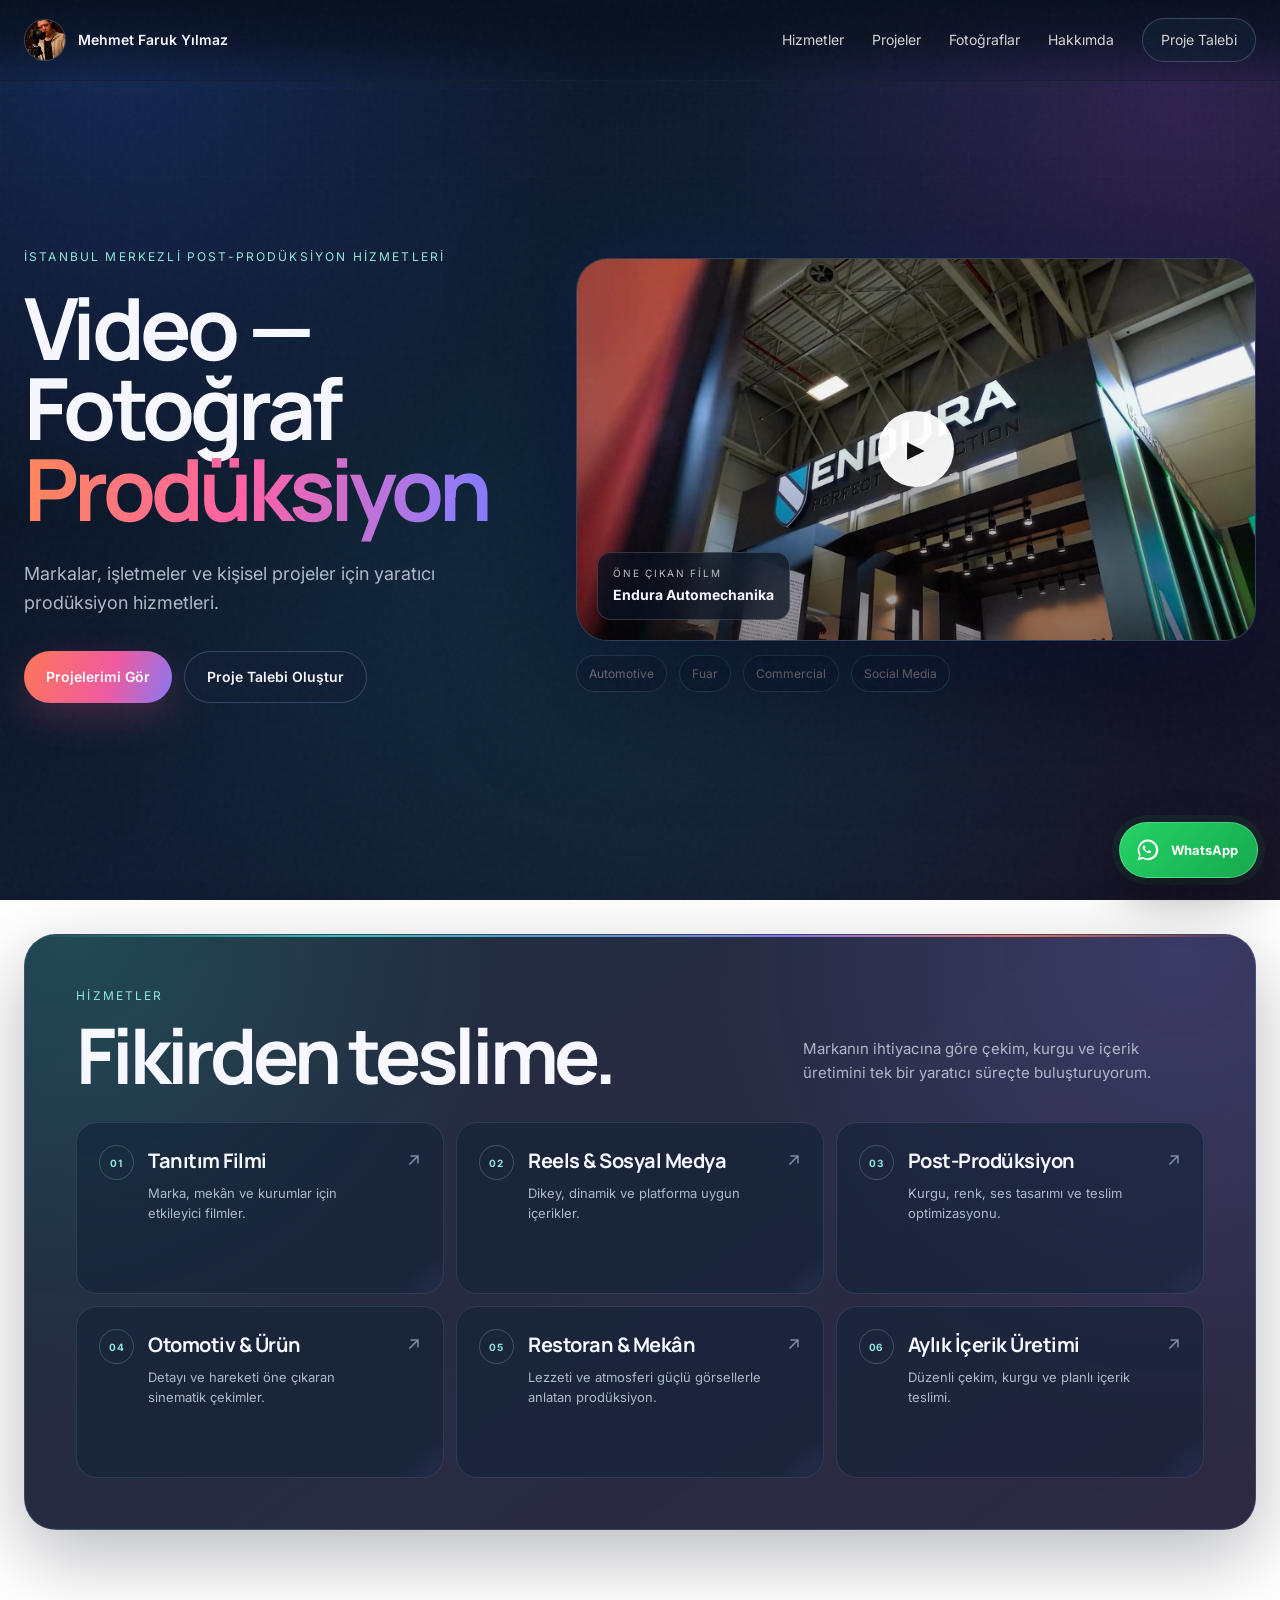
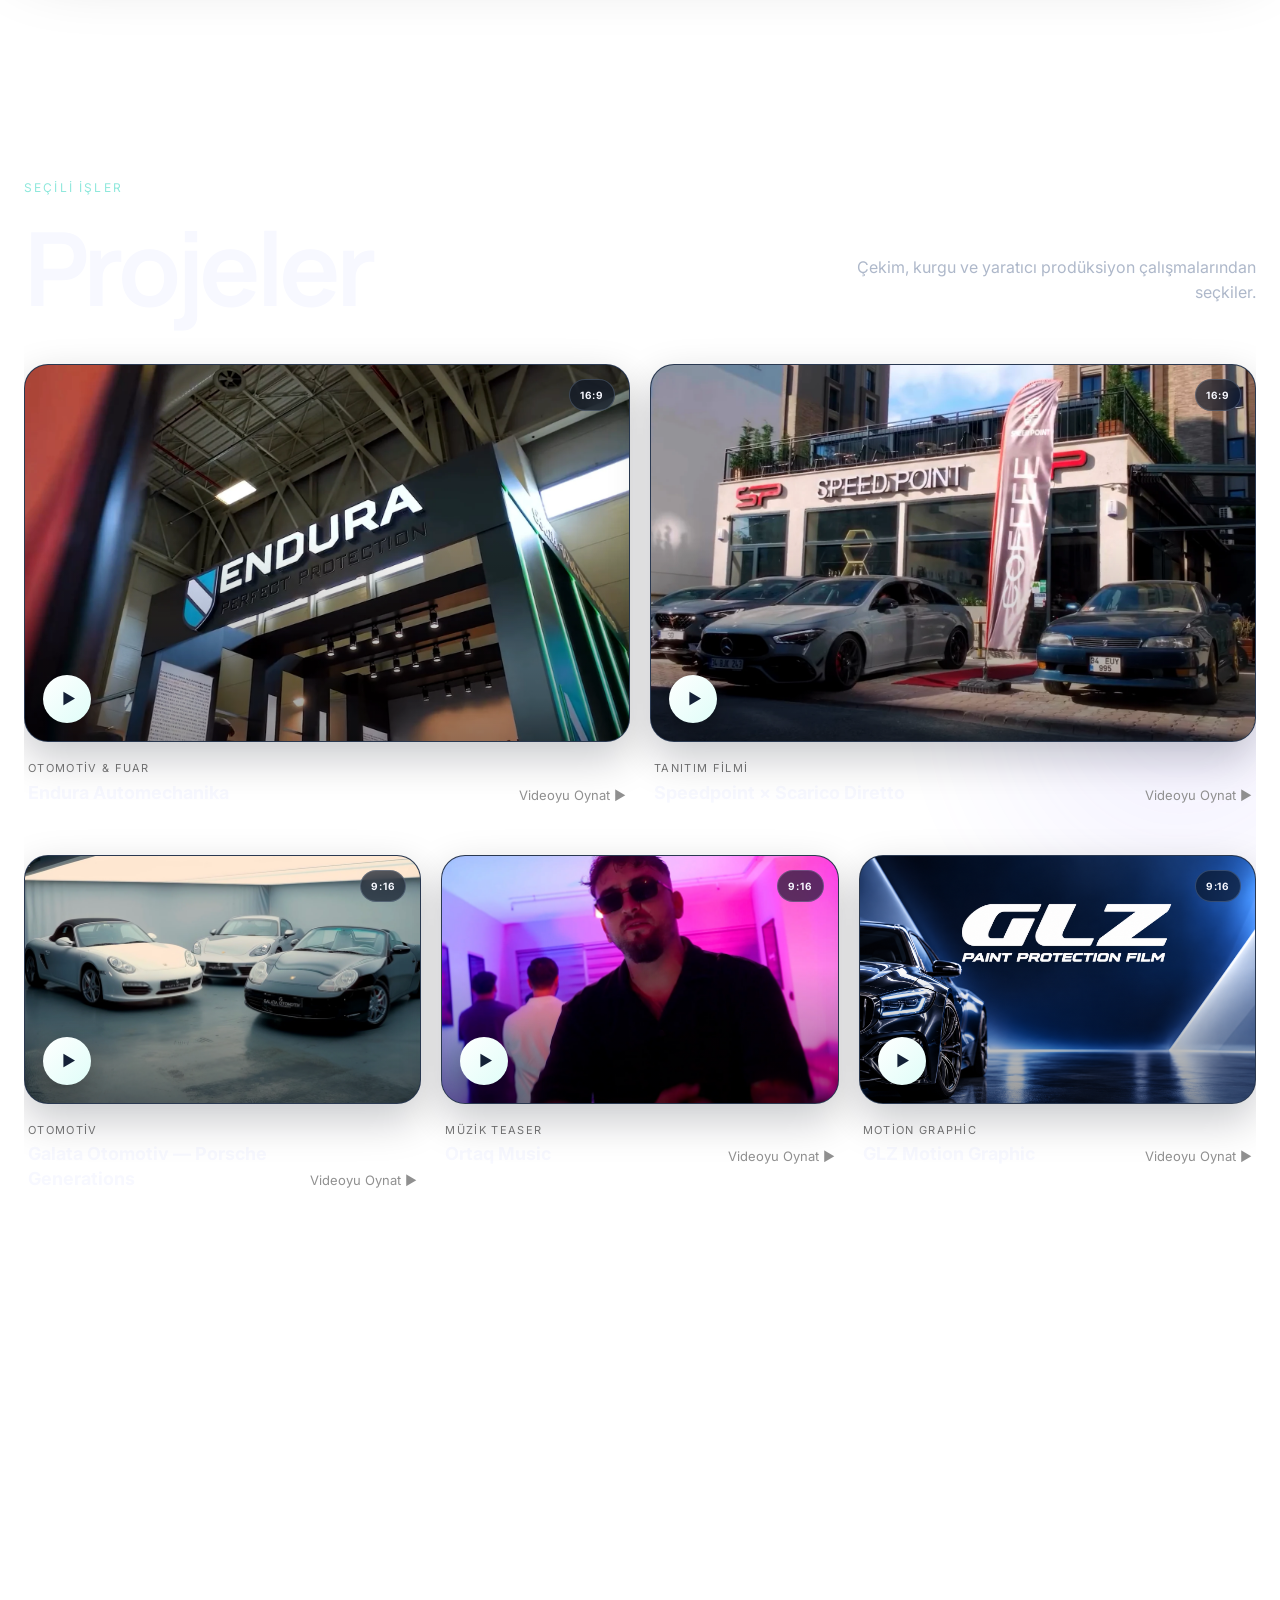
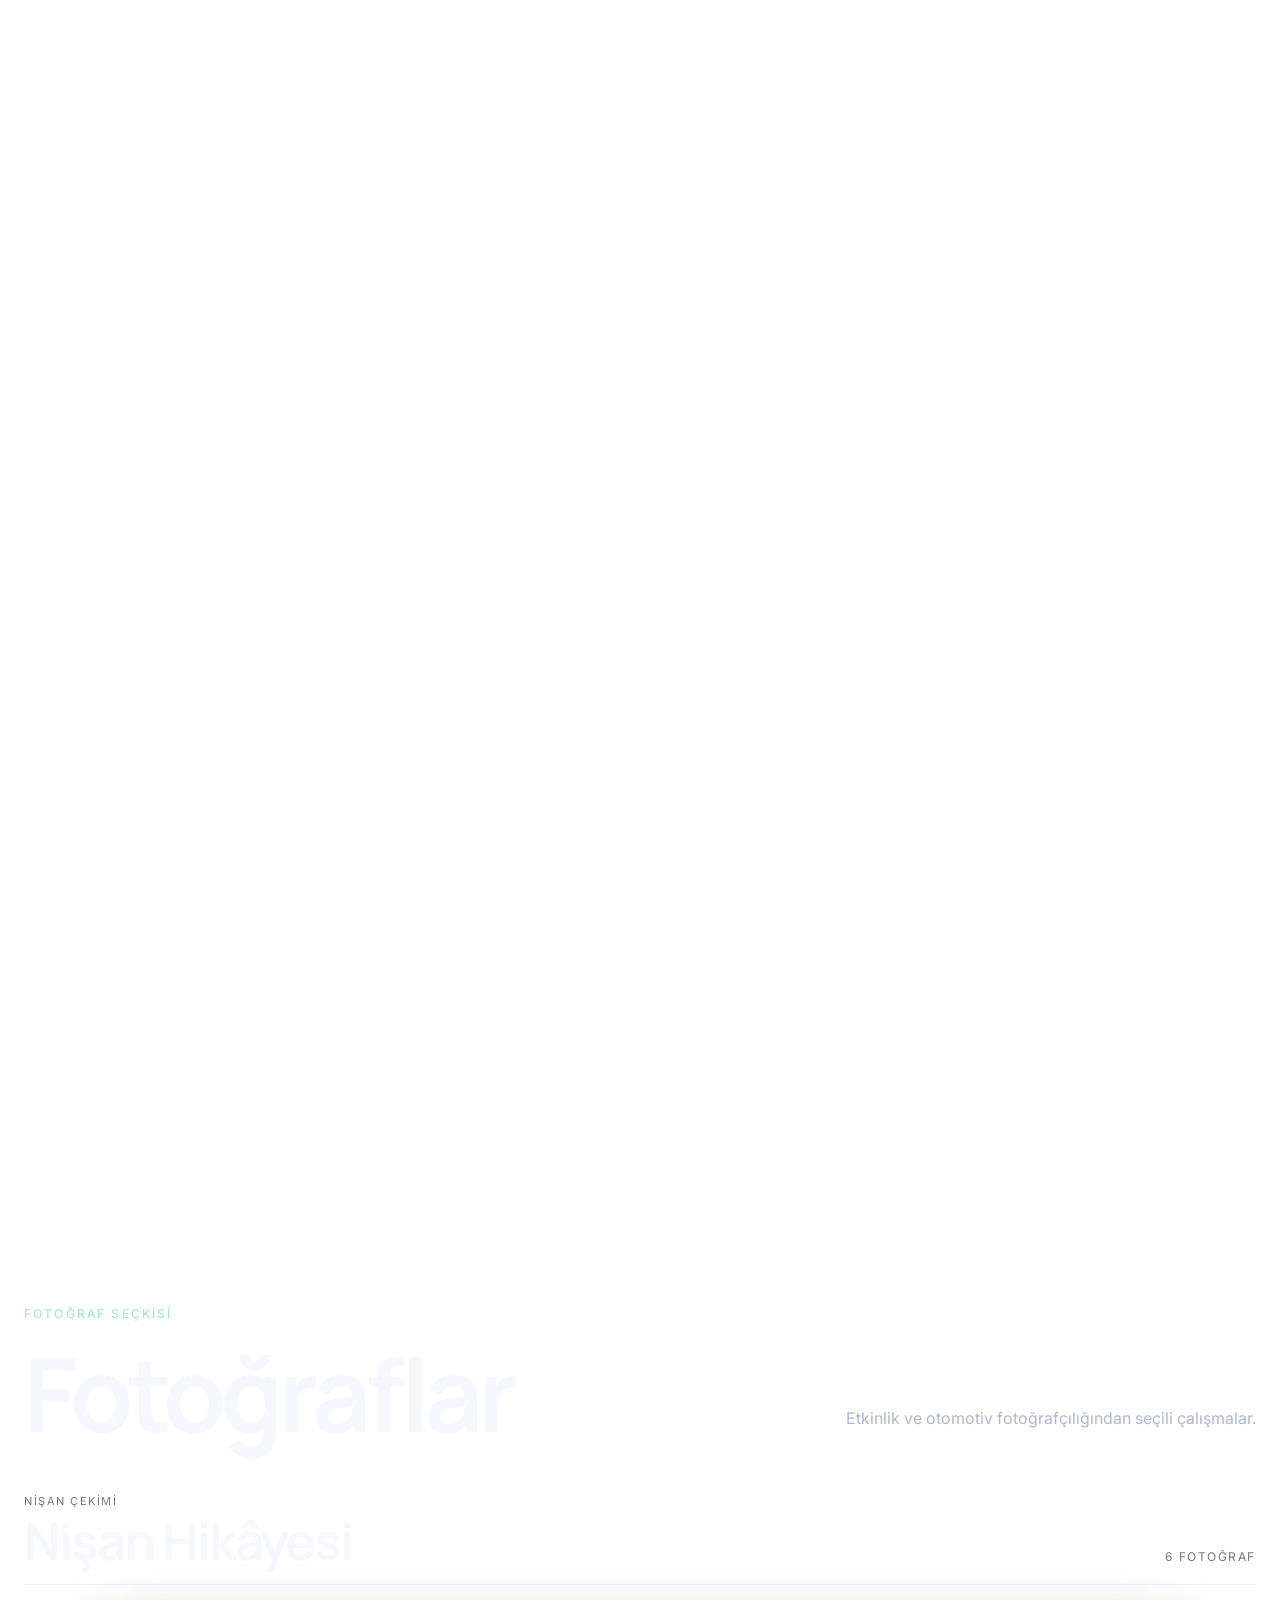
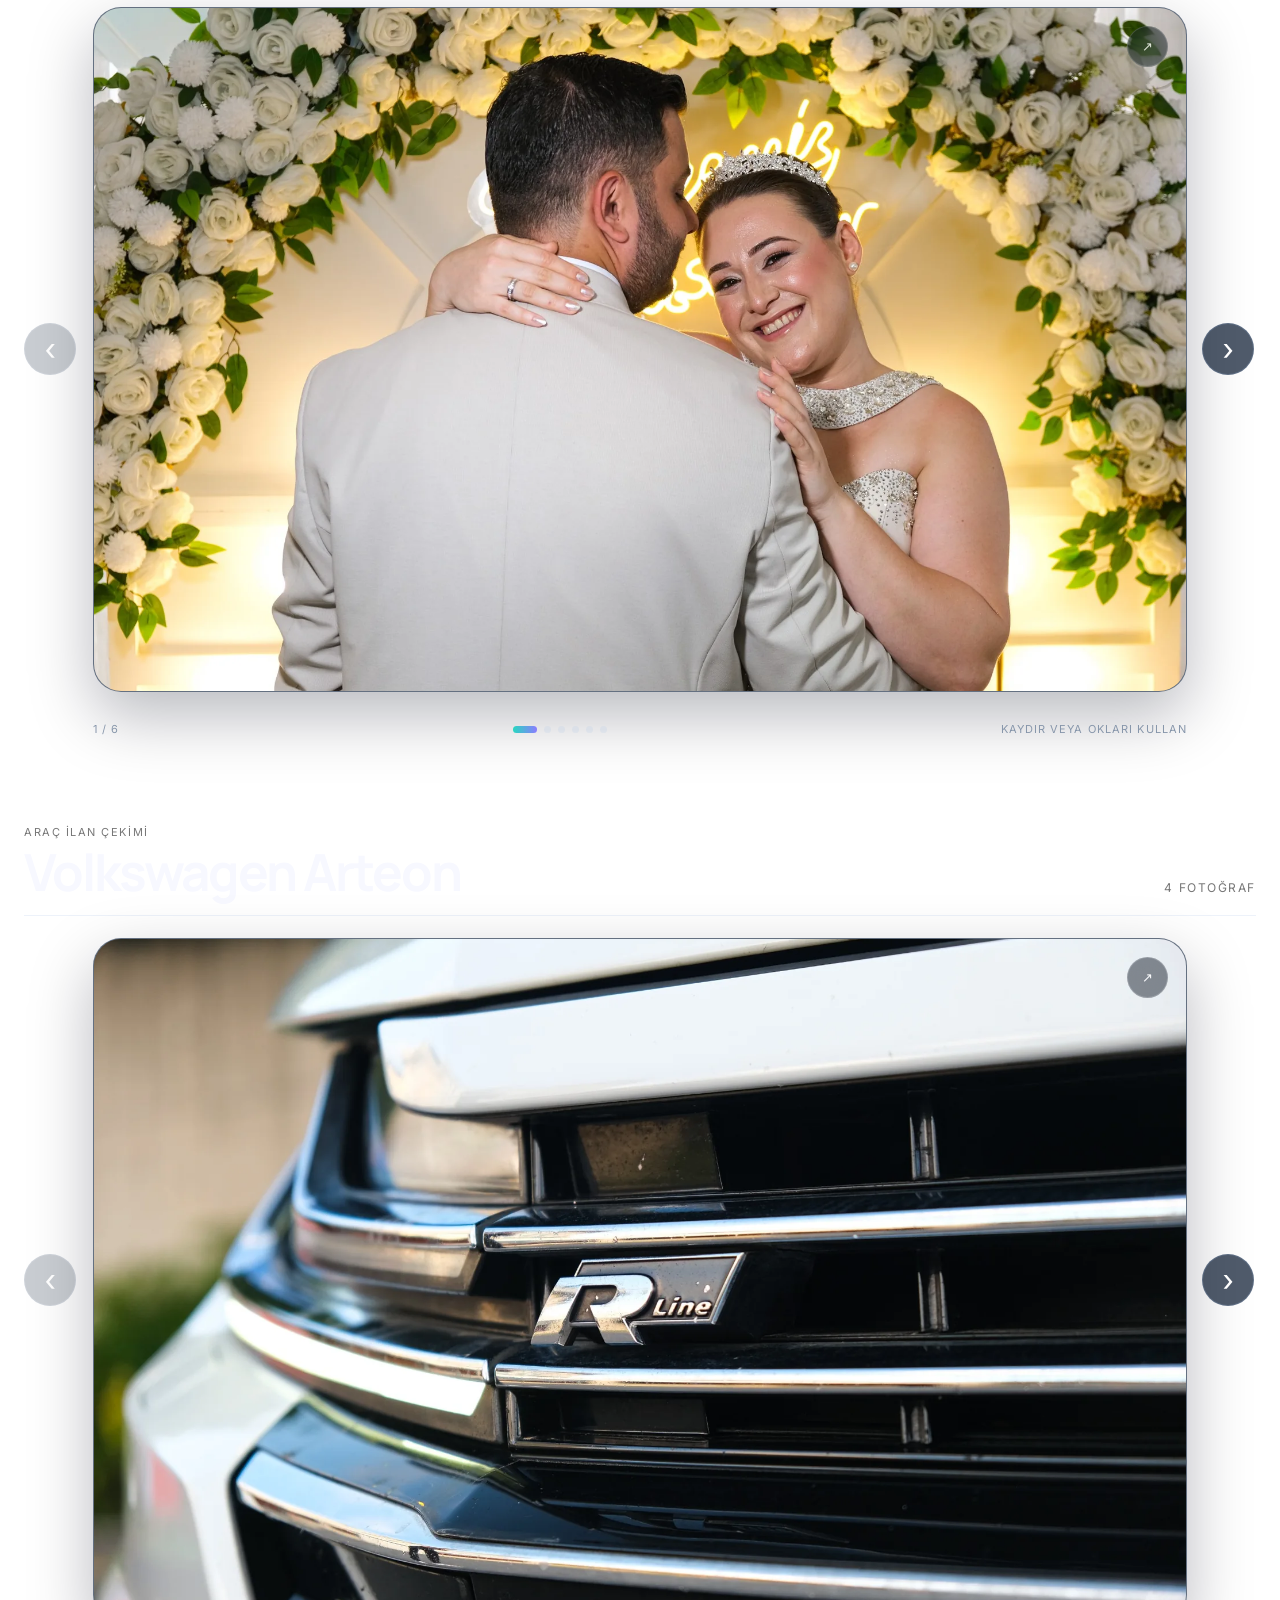
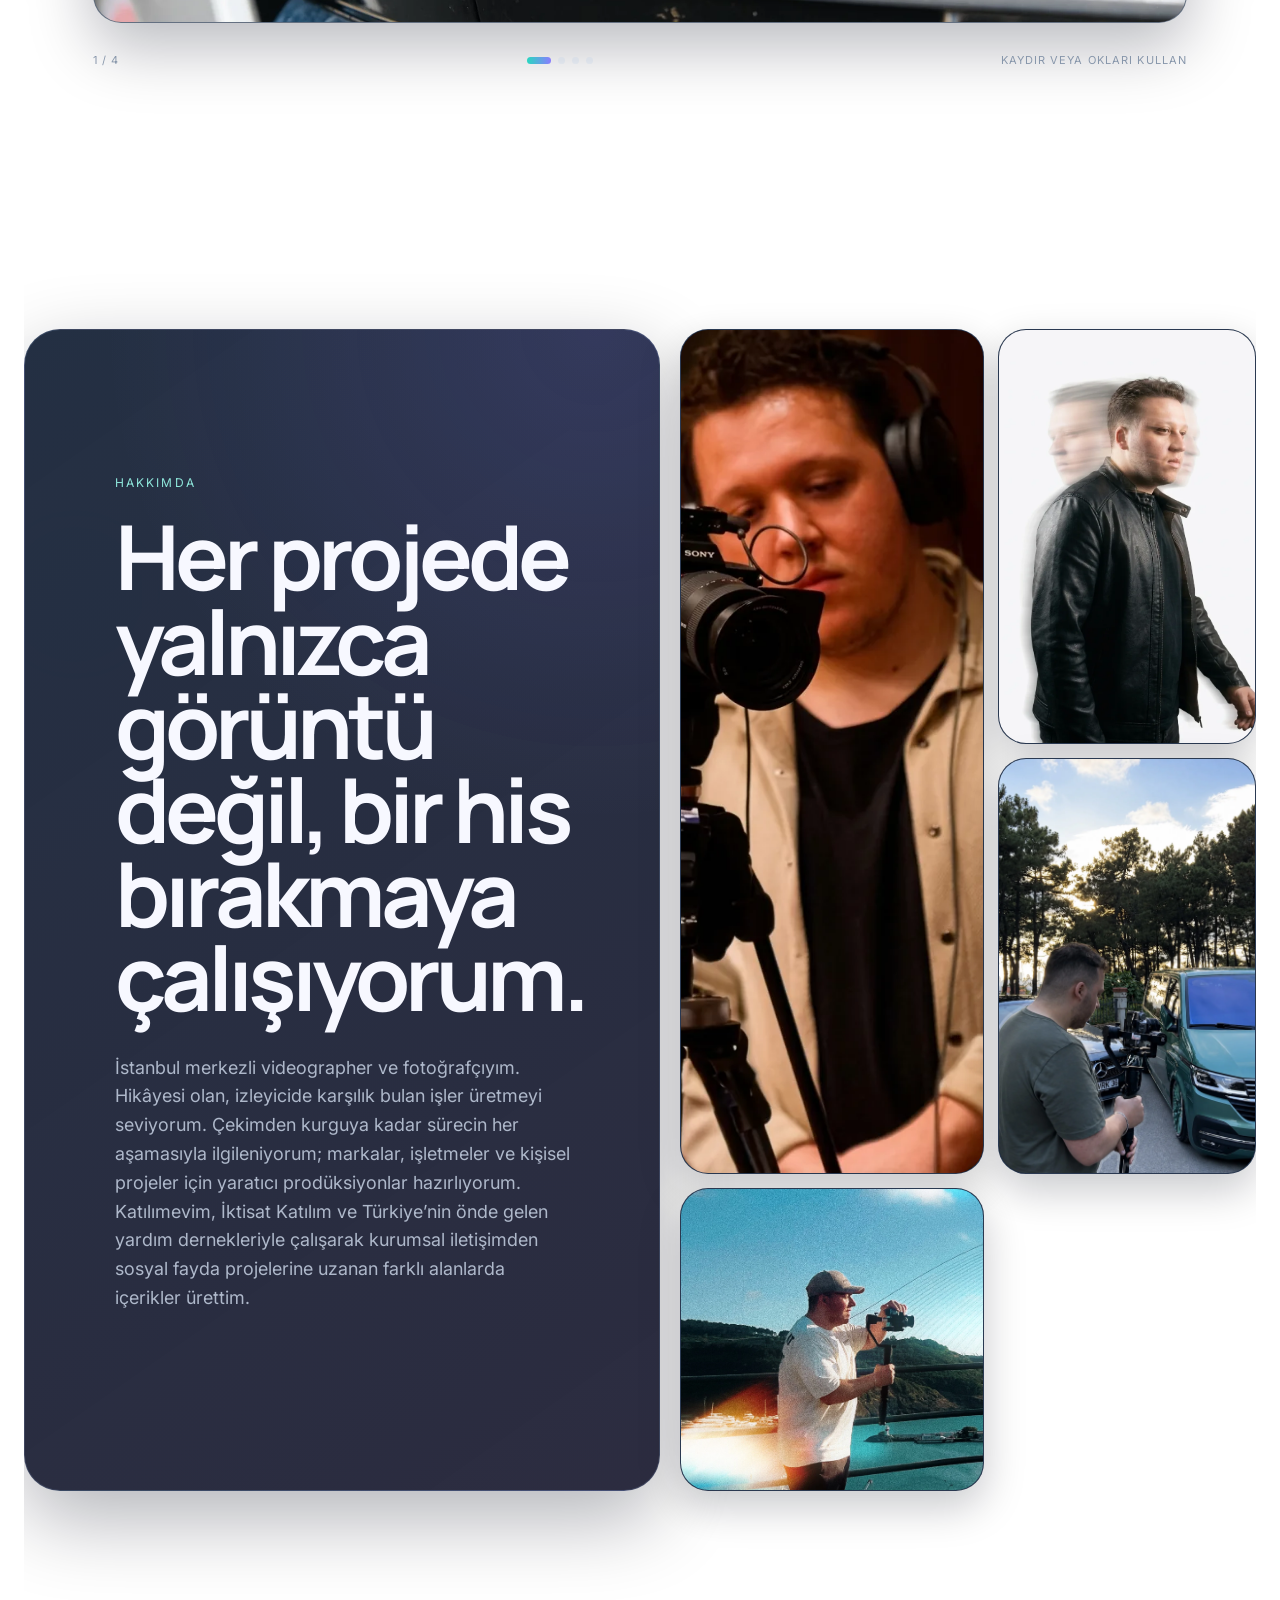
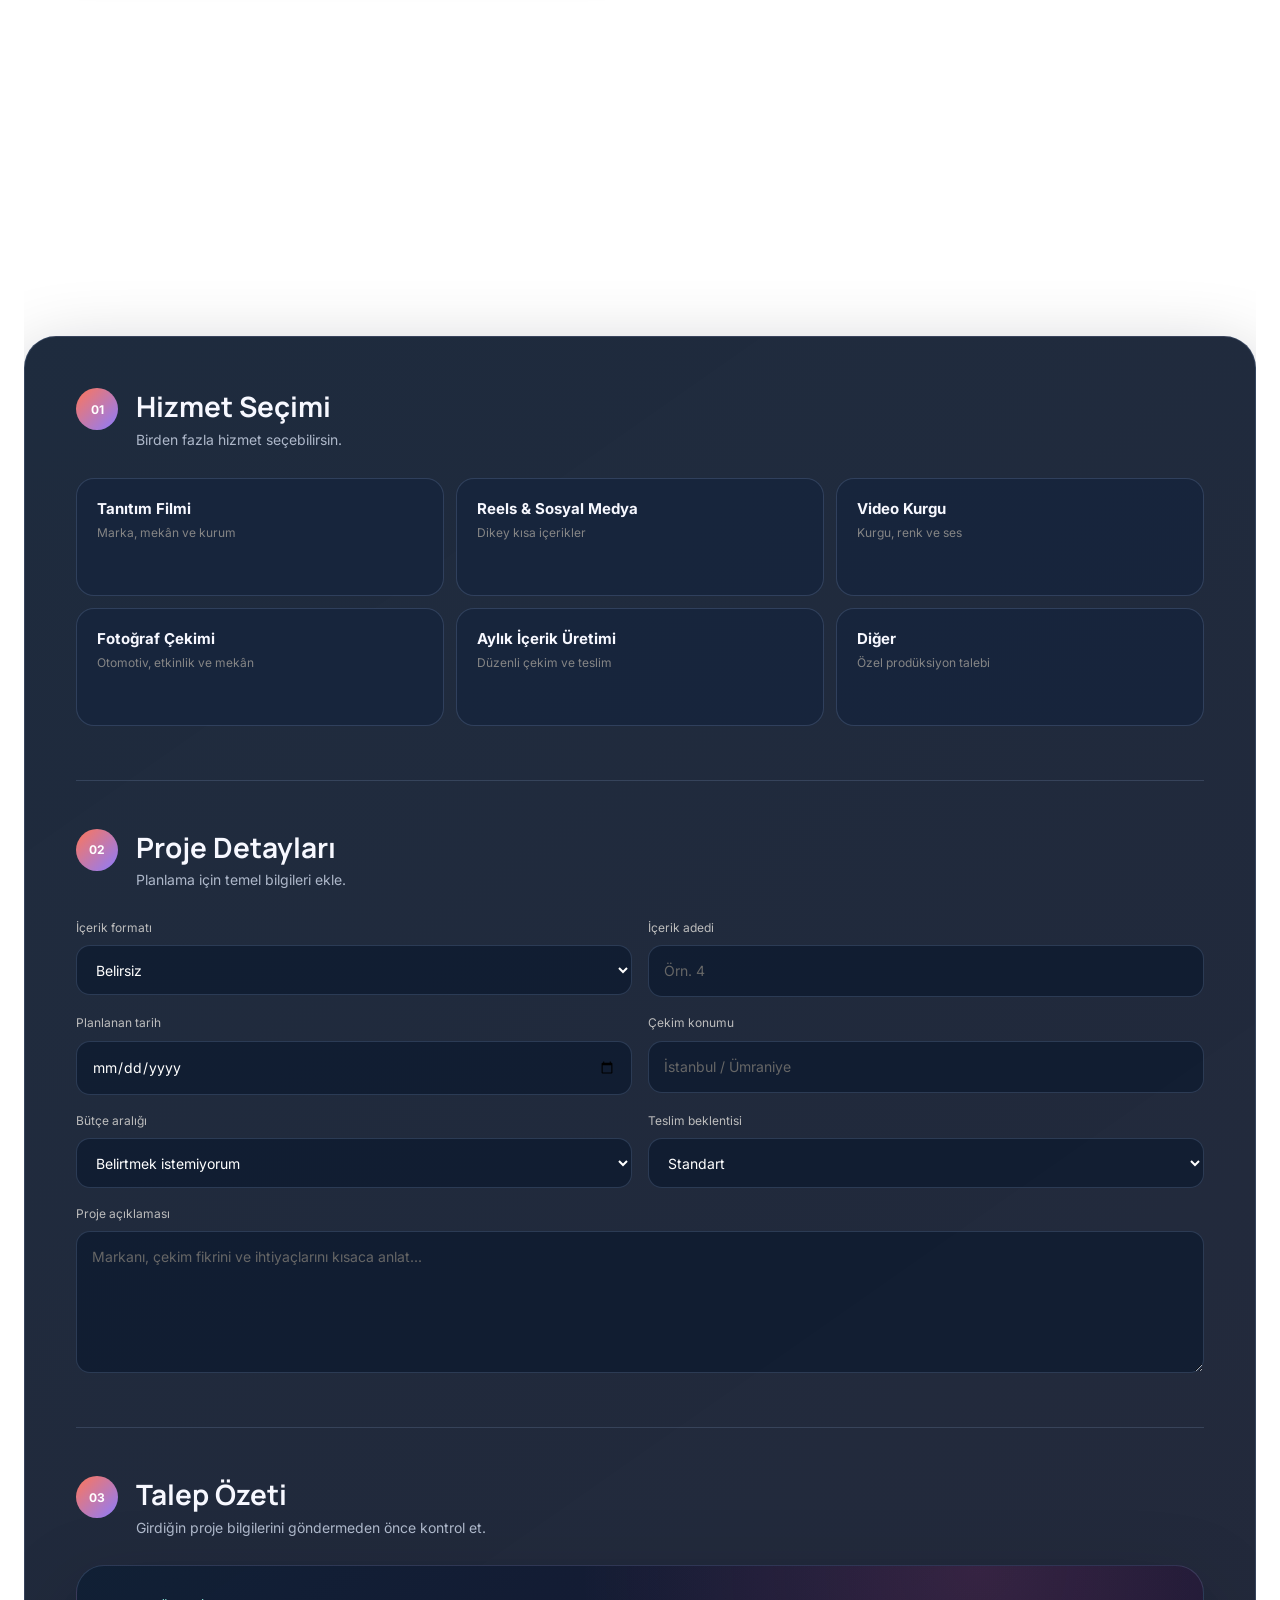
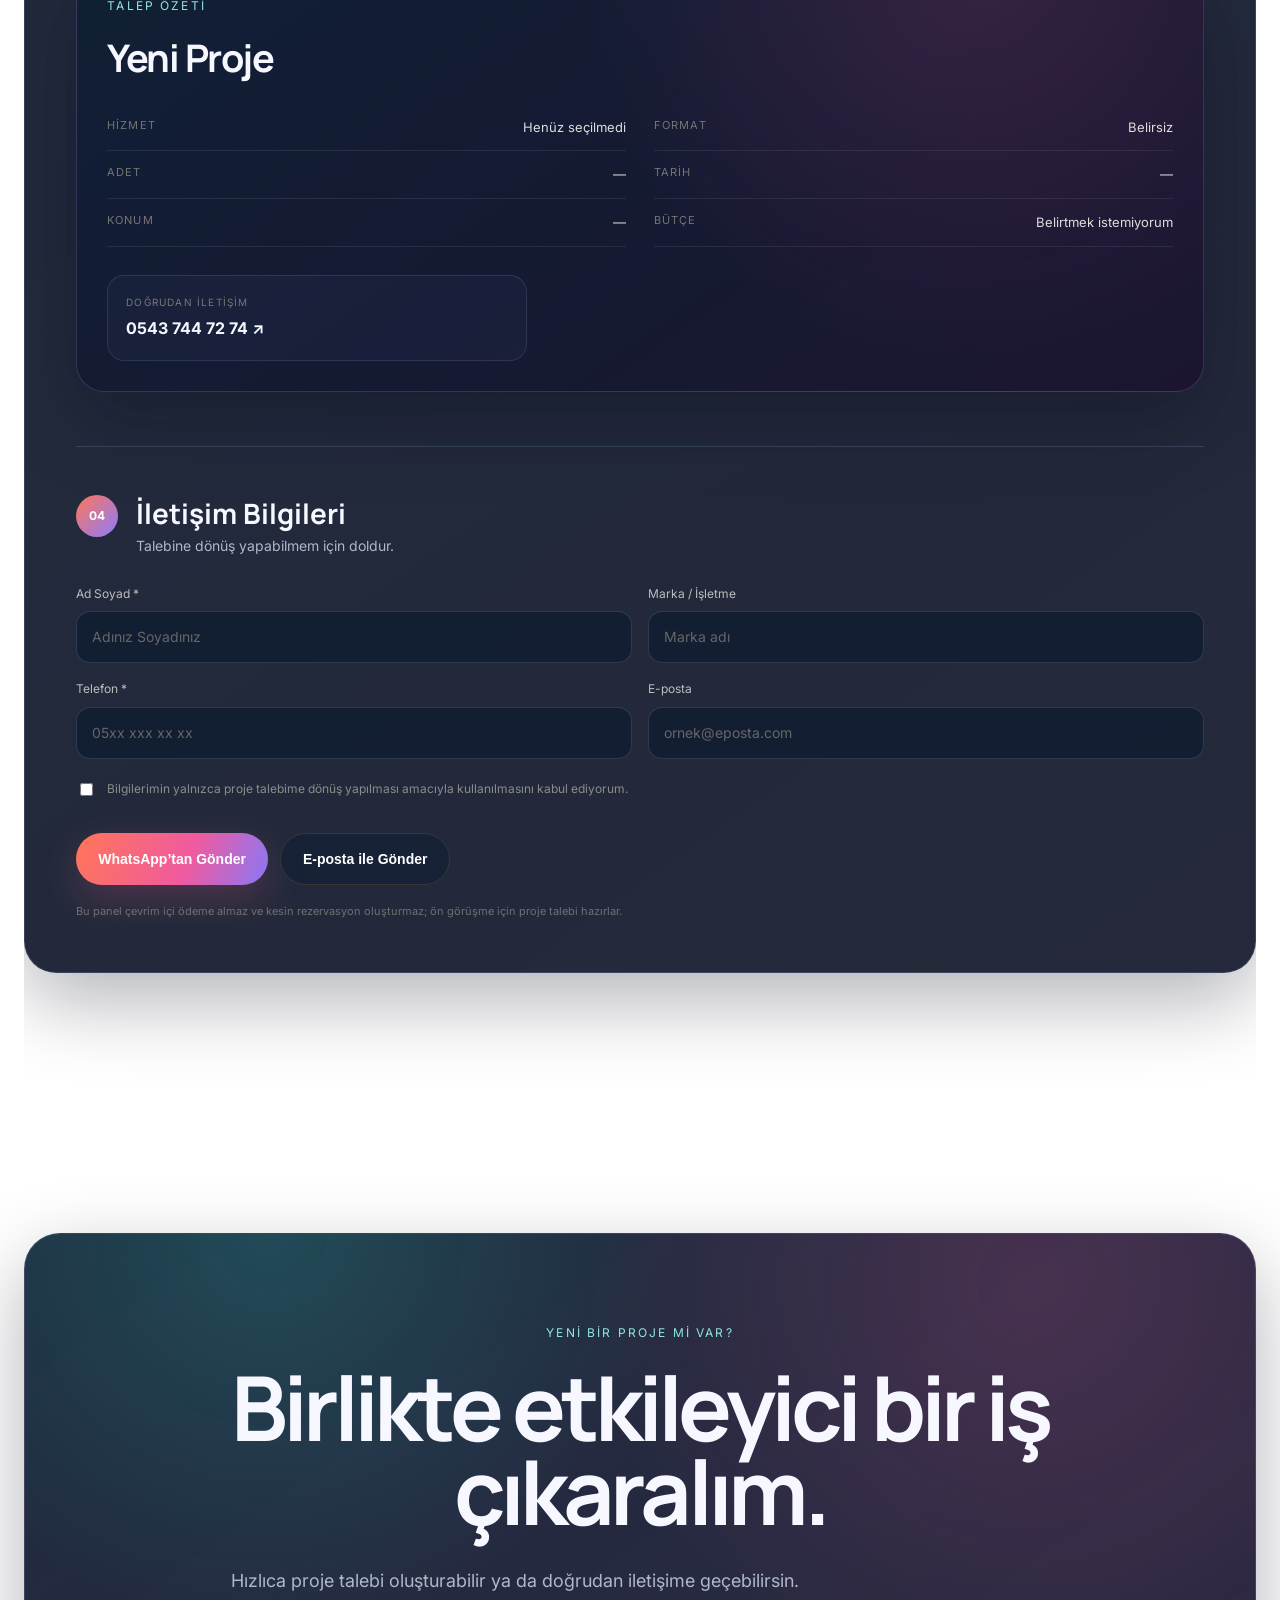
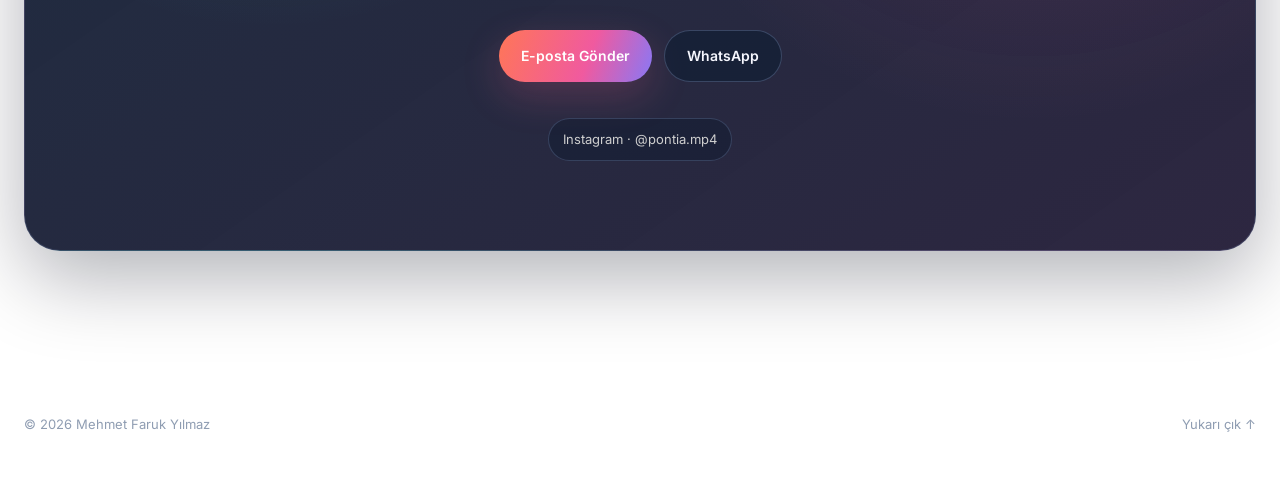
==== commit 06bc1070: "Add files via upload" ====
--- a/mfy_portfolio_guncel_final/index.html
+++ b/mfy_portfolio_guncel_final/index.html
@@ -109,6 +109,28 @@
 <span>Videoyu Oynat ▶</span>
 </div>
 </article>
+<article aria-label="GLZ Motion Graphic videosunu oynat" class="project-card is-vertical reveal" data-video-id="n5NGySwgwfI" data-video-title="GLZ Motion Graphic" id="project-glz-motion-graphic" role="button" tabindex="0">
+<div class="project-art">
+<img alt="GLZ Motion Graphic video kapağı" loading="lazy" src="assets/covers/glz-motion-graphic-card.png"/>
+<span aria-hidden="true" class="project-play">▶</span>
+<span class="format-badge">9:16</span>
+</div>
+<div class="project-info">
+<div><p>Motion Graphic</p><h3>GLZ Motion Graphic</h3></div>
+<span>Videoyu Oynat ▶</span>
+</div>
+</article>
+<article aria-label="Pirelli Performance videosunu oynat" class="project-card is-vertical reveal" data-video-id="iT6K5gQ6PoQ" data-video-title="Pirelli Performance" id="project-pirelli-performance" role="button" tabindex="0">
+<div class="project-art">
+<img alt="Pirelli Performance video kapağı" loading="lazy" src="assets/covers/pirelli-performance-card.png"/>
+<span aria-hidden="true" class="project-play">▶</span>
+<span class="format-badge">9:16</span>
+</div>
+<div class="project-info">
+<div><p>Otomotiv &amp; Marka</p><h3>Pirelli Performance</h3></div>
+<span>Videoyu Oynat ▶</span>
+</div>
+</article>
 <article aria-label="Setup Club videosunu oynat" class="project-card is-vertical reveal" data-video-id="7jFkDmeH4nI" data-video-title="Setup Club" id="project-setup-club" role="button" tabindex="0">
 <div class="project-art">
 <img alt="Setup Club video kapağı" loading="lazy" src="assets/covers/setup-card.webp"/>
